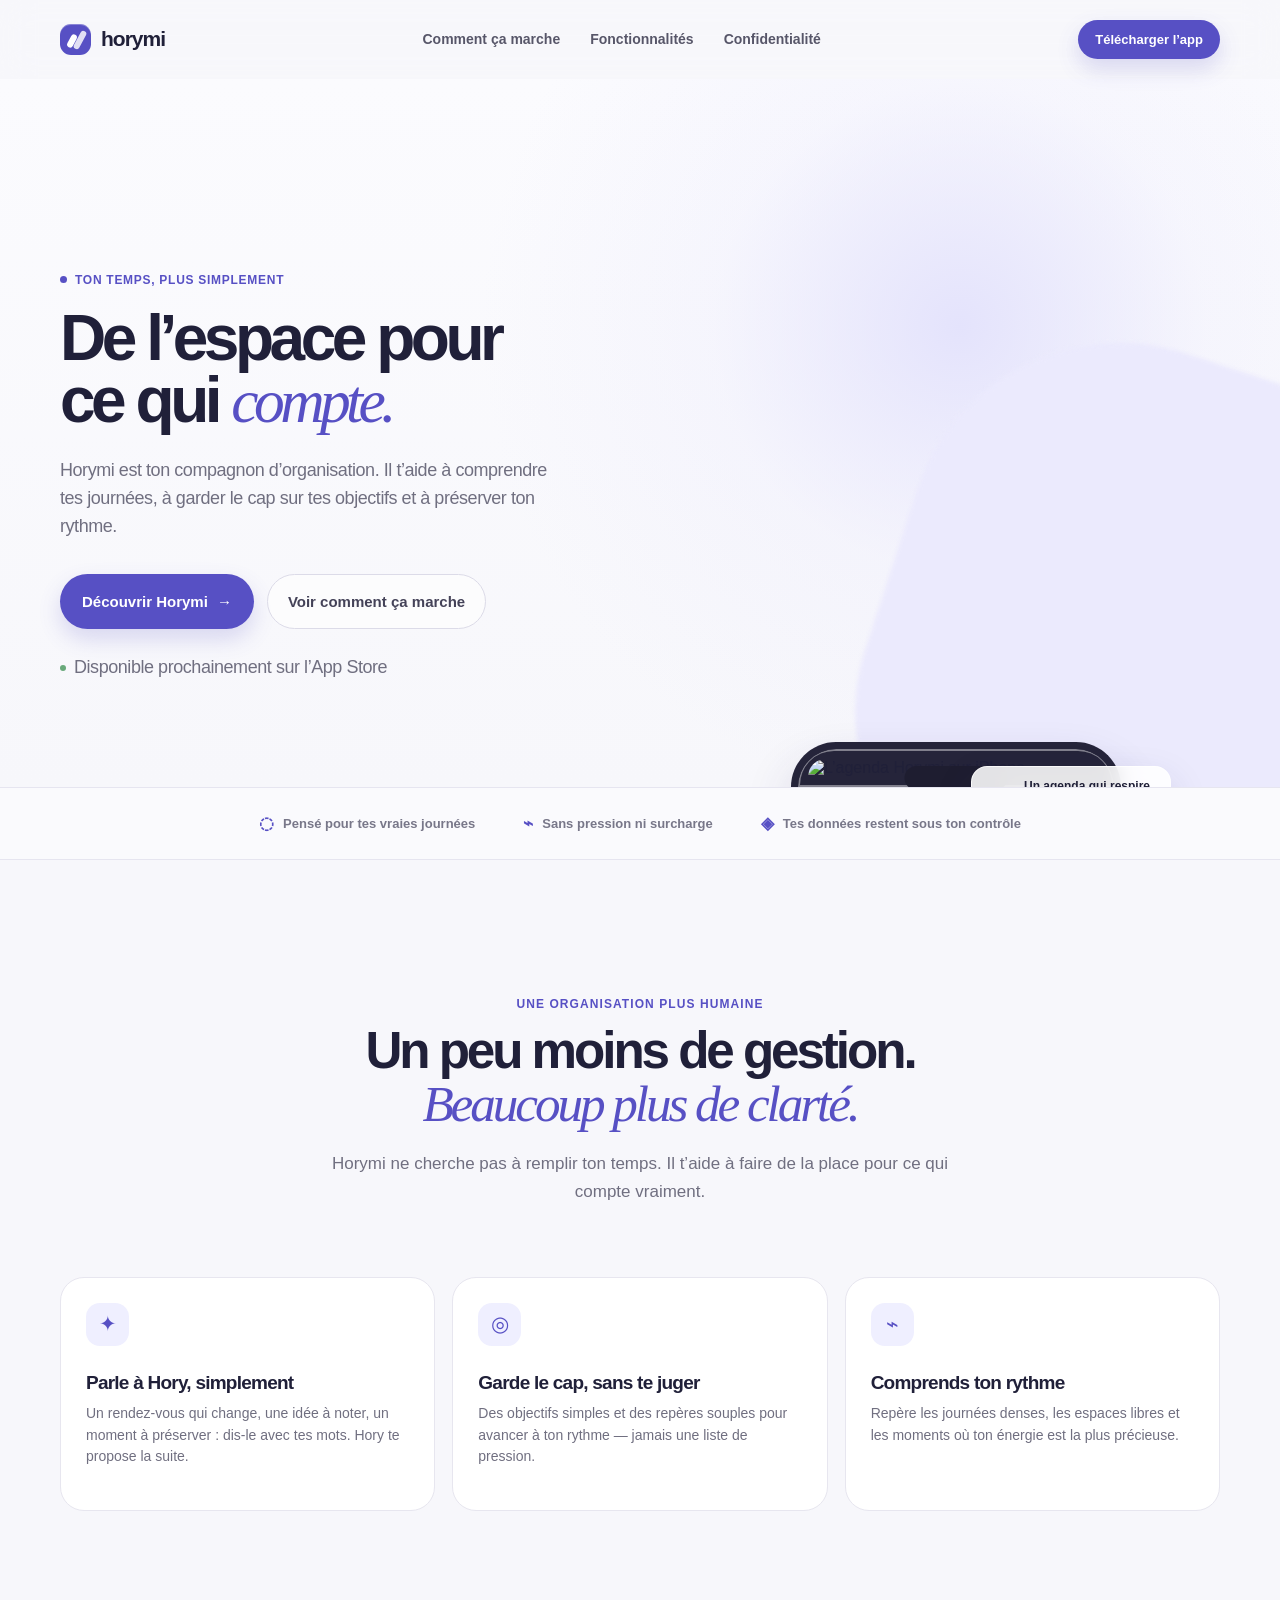
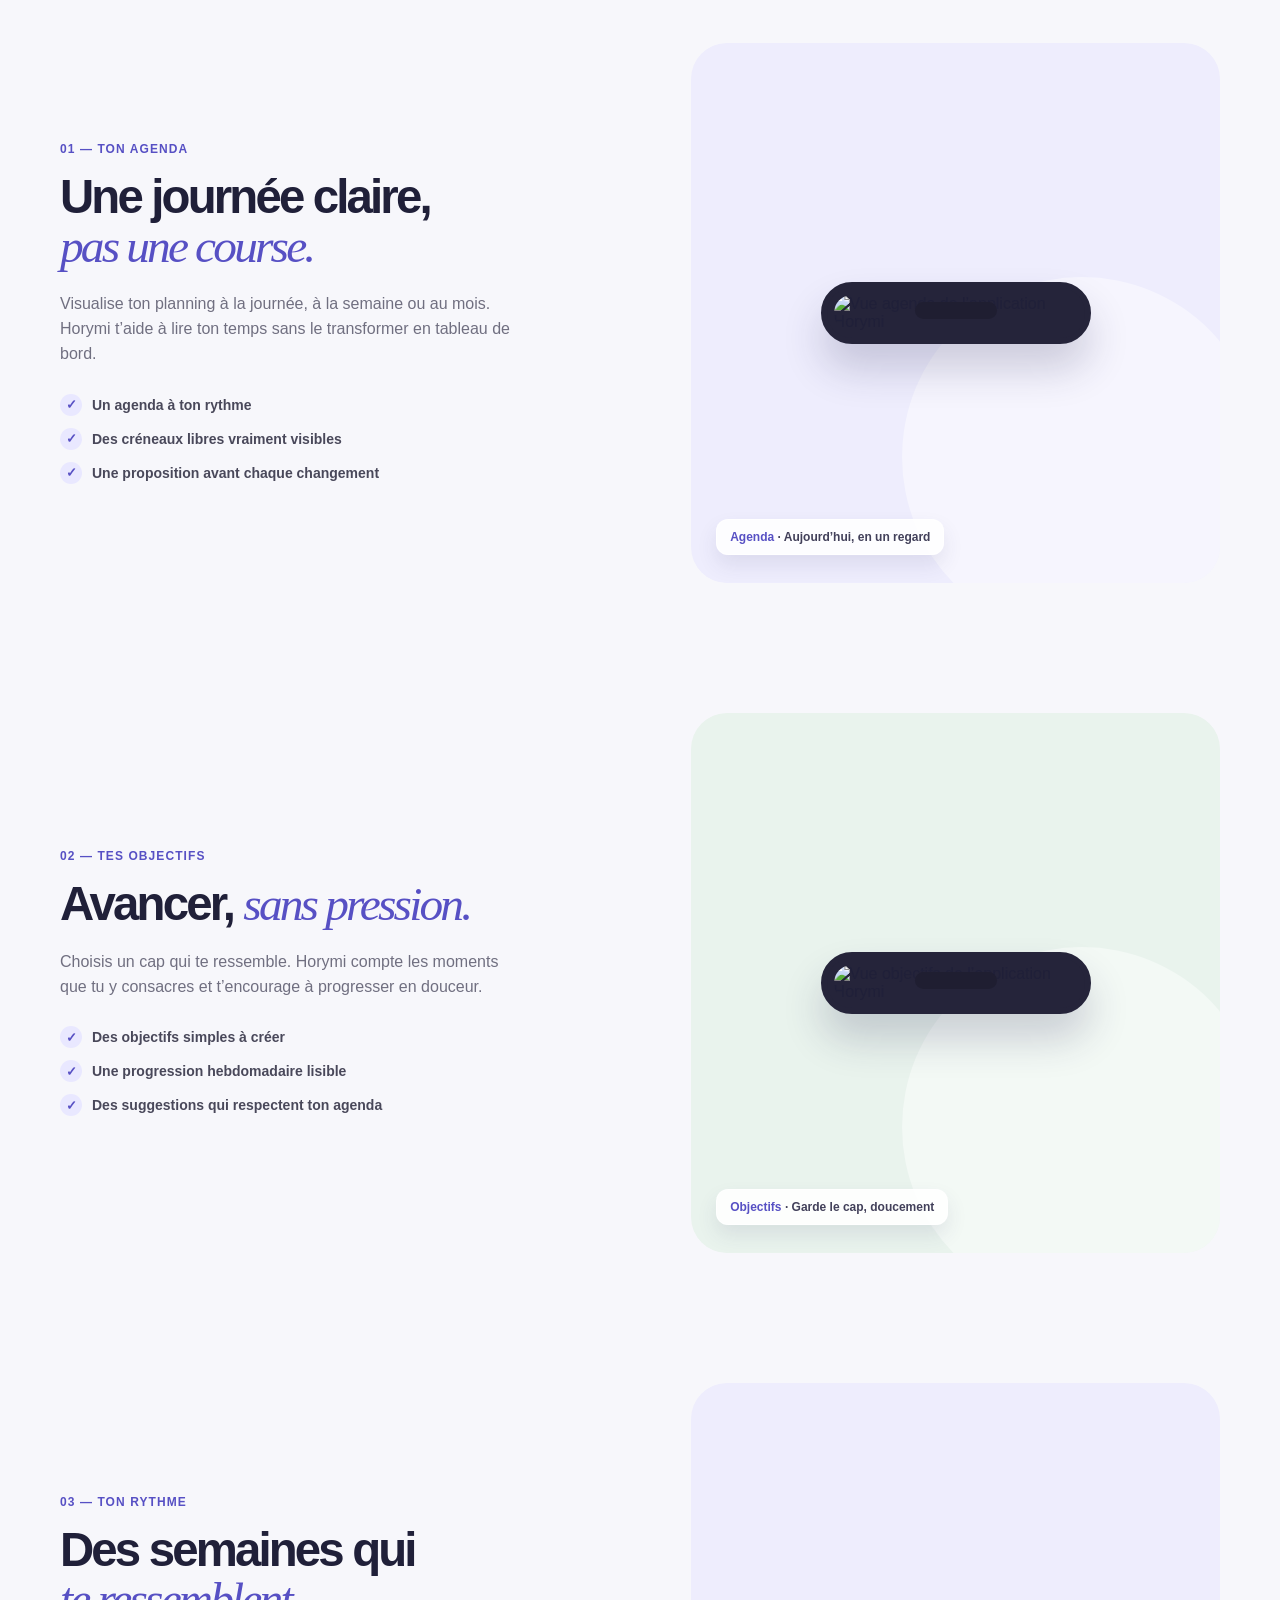
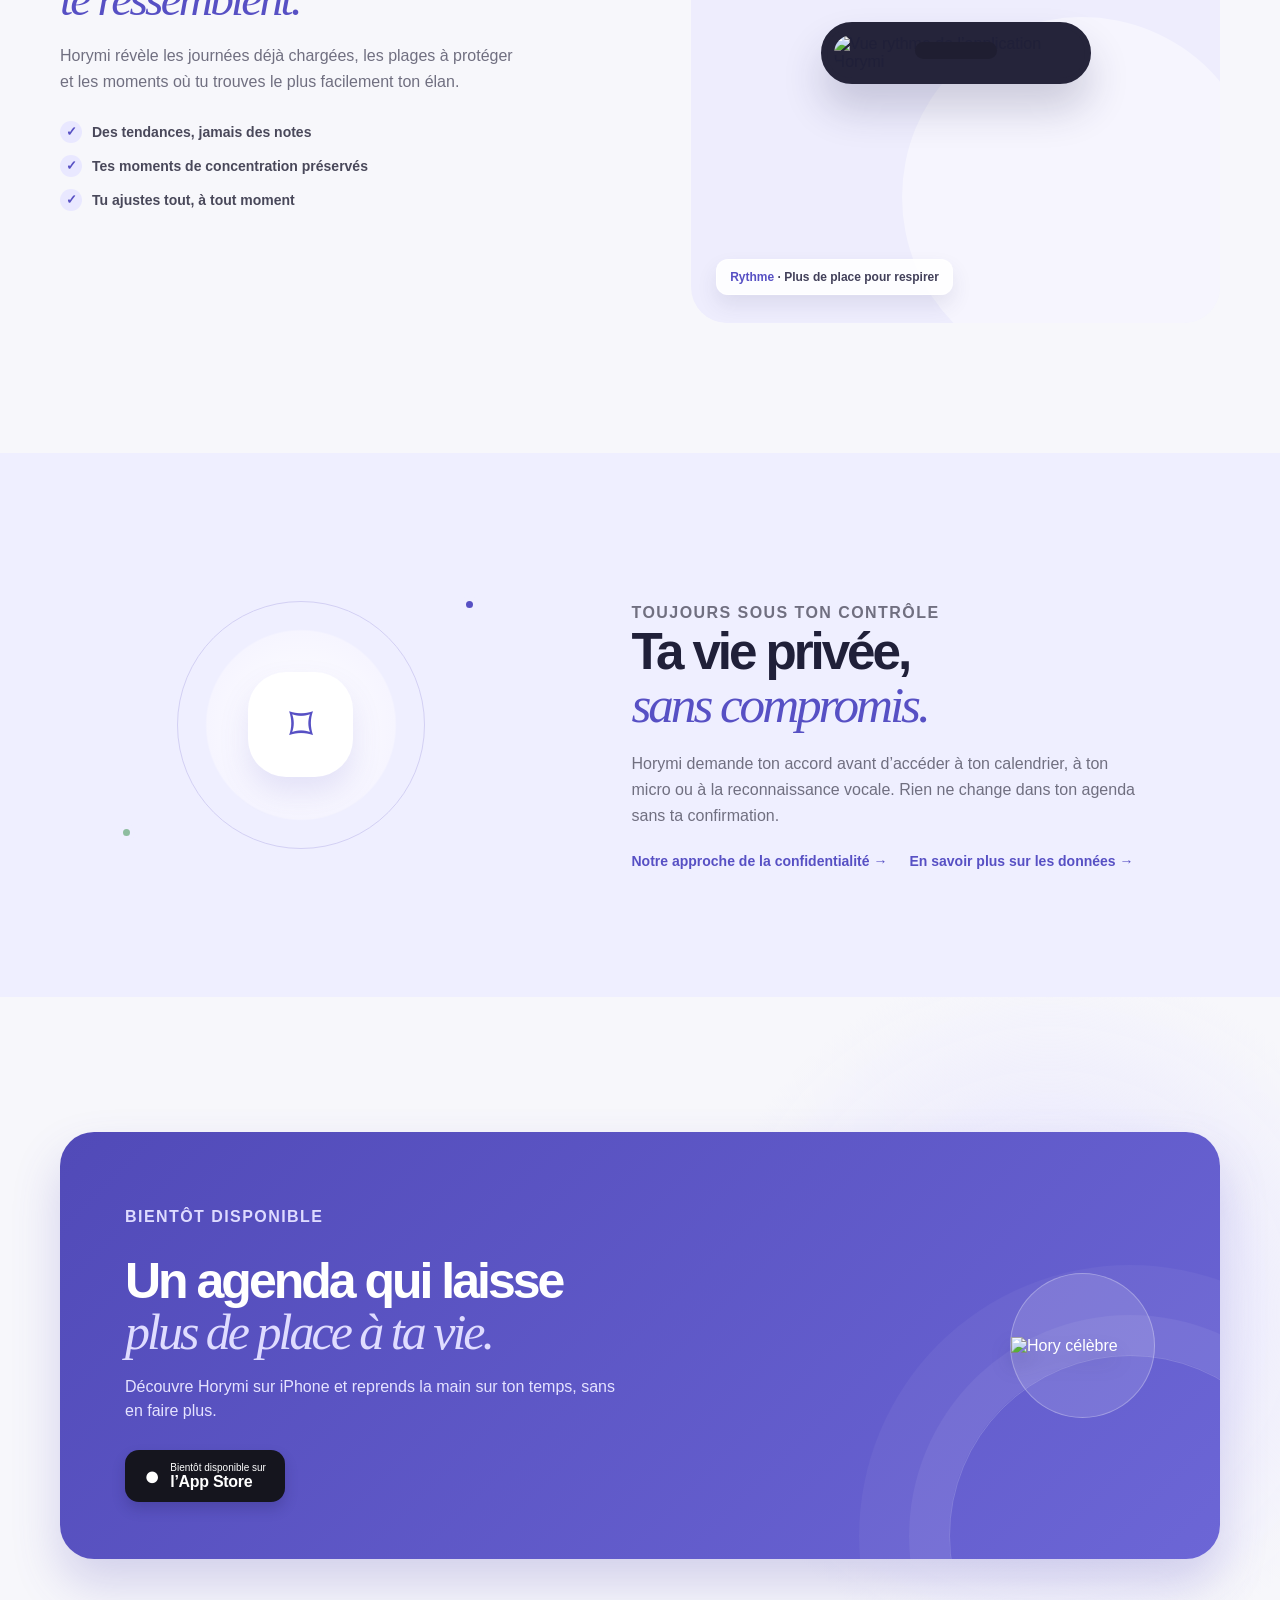
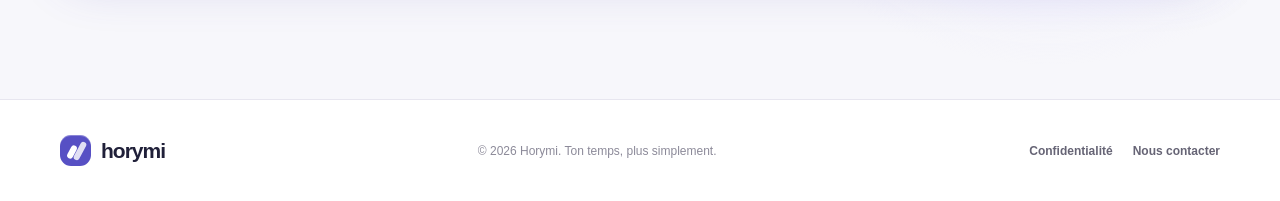
==== index.html @ 2519641e "Rename horymi.html to index.html" ====
<!doctype html>
<html lang="fr">
  <head>
    <meta charset="utf-8" />
    <meta name="viewport" content="width=device-width, initial-scale=1" />
    <meta name="description" content="Horymi t’aide à organiser tes journées, préserver tes temps importants et garder un rythme qui te ressemble." />
    <meta name="theme-color" content="#f7f7fb" />
    <title>Horymi — Ton temps, plus simplement</title>
    <style>
      :root{--ink:#202039;--muted:#706f80;--light:#f7f7fb;--paper:#fff;--line:#e7e6ef;--violet:#5750c4;--violet-dark:#423ba1;--lavender:#efefff;--radius:24px}*{box-sizing:border-box}html{scroll-behavior:smooth}body{margin:0;min-width:320px;color:var(--ink);background:var(--light);font-family:Inter,-apple-system,BlinkMacSystemFont,"Segoe UI",sans-serif;-webkit-font-smoothing:antialiased}a{color:inherit;text-decoration:none}button{font:inherit;cursor:pointer}.wrap{width:min(1160px,calc(100% - 48px));margin:auto}
      .site-header{position:sticky;z-index:20;top:0;border-bottom:1px solid transparent;background:rgba(247,247,251,.76);backdrop-filter:blur(16px);transition:border-color .2s}.site-header.scrolled{border-color:rgba(32,32,57,.08)}.nav{display:flex;align-items:center;justify-content:space-between;height:78px}.brand{display:flex;align-items:center;gap:10px;font-size:21px;font-weight:750;letter-spacing:-1px}.brand-mark{position:relative;display:grid;place-items:center;width:31px;height:31px;overflow:hidden;border-radius:11px;background:var(--violet);box-shadow:inset 0 1px rgba(255,255,255,.3)}.brand-mark:before,.brand-mark:after{content:"";position:absolute;width:6px;border-radius:99px;background:#fff;transform:rotate(28deg)}.brand-mark:before{height:14px;left:9px;bottom:7px}.brand-mark:after{height:20px;left:17px;bottom:5px;opacity:.82}.nav-links{display:flex;align-items:center;gap:30px;color:#575669;font-size:14px;font-weight:600}.nav-links a{transition:color .2s}.nav-links a:hover{color:var(--violet)}.nav-cta,.button-primary{display:inline-flex;align-items:center;justify-content:center;gap:9px;border:0;border-radius:999px;color:#fff;background:var(--violet);box-shadow:0 10px 22px rgba(87,80,196,.2);font-weight:700;transition:transform .18s,background .18s,box-shadow .18s}.nav-cta{min-height:39px;padding:0 17px;font-size:13px}.button-primary{min-height:55px;padding:0 22px;font-size:15px}.nav-cta:hover,.button-primary:hover{background:var(--violet-dark);box-shadow:0 13px 25px rgba(87,80,196,.27);transform:translateY(-1px)}.menu-button{display:none;width:42px;height:42px;border:0;border-radius:50%;color:var(--ink);background:#ecebf4;font-size:20px}
      .hero{position:relative;overflow:hidden;padding:88px 0 0;background:radial-gradient(circle at 75% 35%,#e4e3fc 0,rgba(228,227,252,.2) 23%,transparent 45%),linear-gradient(180deg,#fbfbfe 0%,var(--light) 100%)}.hero:after{content:"";position:absolute;z-index:0;right:-14%;bottom:-22%;width:580px;height:580px;border-radius:43% 57% 60% 40%;background:#ebeafd;filter:blur(2px);transform:rotate(18deg)}.hero-grid{position:relative;z-index:1;display:grid;grid-template-columns:1.04fr .96fr;align-items:center;gap:60px;min-height:620px}.eyebrow{display:flex;align-items:center;gap:8px;margin:0 0 20px;color:var(--violet);font-size:12px;font-weight:750;letter-spacing:.06em;text-transform:uppercase}.eyebrow i{display:block;width:7px;height:7px;border-radius:50%;background:var(--violet)}.hero h1{max-width:620px;margin:0;font-size:clamp(45px,5vw,72px);font-weight:720;letter-spacing:-.07em;line-height:.98}.hero h1 em{color:var(--violet);font-family:Georgia,serif;font-size:.96em;font-weight:500;letter-spacing:-.075em}.hero-copy>p:not(.eyebrow){max-width:510px;margin:25px 0 0;color:var(--muted);font-size:18px;letter-spacing:-.025em;line-height:1.55}.hero-actions{display:flex;flex-wrap:wrap;gap:13px;margin-top:33px}.button-secondary{display:inline-flex;align-items:center;justify-content:center;min-height:55px;padding:0 20px;border:1px solid #dcdbe8;border-radius:999px;color:#444258;background:rgba(255,255,255,.62);font-size:15px;font-weight:700;transition:background .2s,border-color .2s}.button-secondary:hover{border-color:#bbb8dd;background:#fff}.availability{display:flex;align-items:center;gap:8px;margin:17px 0 0 5px;color:#888696;font-size:12px}.availability i{width:6px;height:6px;border-radius:50%;background:#69a97b}.hero-device{position:relative;z-index:2;align-self:end;justify-self:center;width:min(330px,100%);padding:10px;border:7px solid #25243a;border-bottom:0;border-radius:46px 46px 0 0;background:#25243a;box-shadow:0 30px 50px rgba(49,46,104,.24),0 0 0 2px rgba(255,255,255,.42) inset}.hero-device:before{content:"";position:absolute;z-index:2;top:17px;left:50%;width:103px;height:24px;border-radius:999px;background:#1e1d30;transform:translateX(-50%)}.hero-device img{display:block;width:100%;height:auto;border-radius:33px 33px 0 0}.floating-note{position:absolute;z-index:4;right:-57px;top:45%;display:flex;align-items:center;gap:10px;width:200px;padding:12px;border:1px solid rgba(255,255,255,.8);border-radius:16px;background:rgba(255,255,255,.88);box-shadow:0 16px 38px rgba(48,46,100,.15);backdrop-filter:blur(9px);font-size:12px;line-height:1.3}.floating-note b{display:grid;place-items:center;flex:0 0 auto;width:30px;height:30px;border-radius:10px;color:var(--violet);background:#efeeff;font-size:17px}.floating-note span{color:var(--muted)}.floating-note strong{display:block;margin-bottom:2px;color:var(--ink)}
      .trust{padding:25px 0;border-top:1px solid rgba(217,215,232,.6);border-bottom:1px solid rgba(217,215,232,.6);background:rgba(255,255,255,.38)}.trust-inner{display:flex;align-items:center;justify-content:center;gap:48px;color:#787789;font-size:13px;font-weight:600}.trust-inner span{display:flex;align-items:center;gap:9px}.trust-inner b{color:var(--violet);font-size:17px}.intro-section{padding:137px 0 72px;text-align:center}.section-kicker{margin:0 0 14px;color:var(--violet);font-size:12px;font-weight:750;letter-spacing:.09em;text-transform:uppercase}.intro-section h2,.story-copy h2,.privacy-copy h2,.download-copy h2{margin:0;font-size:clamp(34px,4vw,54px);letter-spacing:-.06em;line-height:1.03}.intro-section h2 em,.story-copy h2 em,.privacy-copy h2 em,.download-copy h2 em{color:var(--violet);font-family:Georgia,serif;font-weight:500}.intro-section>p:last-child{max-width:650px;margin:20px auto 0;color:var(--muted);font-size:17px;line-height:1.6}.feature-grid{display:grid;grid-template-columns:repeat(3,1fr);gap:17px;text-align:left}.feature{min-height:234px;padding:25px;border:1px solid var(--line);border-radius:var(--radius);background:var(--paper);transition:transform .2s,box-shadow .2s}.feature:hover{box-shadow:0 17px 35px rgba(49,46,104,.09);transform:translateY(-4px)}.feature-icon{display:grid;place-items:center;width:43px;height:43px;margin-bottom:26px;border-radius:14px;color:var(--violet);background:#efefff;font-size:21px}.feature h3{margin:0;font-size:19px;letter-spacing:-.04em}.feature p{margin:9px 0 0;color:var(--muted);font-size:14px;line-height:1.55}
      .stories{padding:132px 0 0}.story{display:grid;grid-template-columns:1fr 1fr;align-items:center;gap:clamp(40px,8vw,120px);padding:0 0 130px}.story:nth-child(even) .story-visual{order:2}.story-copy{max-width:460px}.story-copy .section-kicker{margin-bottom:17px}.story-copy h2{font-size:clamp(34px,3.7vw,50px)}.story-copy>p:last-of-type{margin:20px 0 0;color:var(--muted);font-size:16px;line-height:1.58}.benefits{display:grid;gap:12px;margin:27px 0 0;padding:0;list-style:none}.benefits li{display:flex;align-items:center;gap:10px;color:#49485a;font-size:14px;font-weight:600}.check{display:grid;place-items:center;width:22px;height:22px;border-radius:50%;color:var(--violet);background:#e9e8ff;font-size:13px}.story-visual{position:relative;min-height:540px;display:grid;place-items:center;border-radius:36px;background:#eeedfd;overflow:hidden}.story-visual.sage{background:#e9f3ed}.story-visual:after{content:"";position:absolute;width:360px;height:360px;border-radius:50%;background:rgba(255,255,255,.44);transform:translate(35%,40%)}.phone-shot{position:relative;z-index:1;width:270px;padding:7px;border:6px solid #25243a;border-radius:37px;background:#25243a;box-shadow:0 25px 40px rgba(41,39,86,.2)}.phone-shot:before{content:"";position:absolute;z-index:2;top:14px;left:50%;width:82px;height:17px;border-radius:999px;background:#1f1e31;transform:translateX(-50%)}.phone-shot img{display:block;width:100%;border-radius:26px}.caption-chip{position:absolute;z-index:3;left:25px;bottom:28px;padding:10px 13px;border:1px solid rgba(255,255,255,.85);border-radius:12px;color:#42405a;background:rgba(255,255,255,.88);box-shadow:0 10px 20px rgba(58,54,112,.1);font-size:12px;font-weight:700}.caption-chip b{color:var(--violet)}
      .privacy{padding:112px 0;background:#efefff}.privacy-inner{display:grid;grid-template-columns:.9fr 1.1fr;align-items:center;gap:90px}.privacy-graphic{position:relative;display:grid;place-items:center;min-height:320px}.privacy-orbit{display:grid;place-items:center;width:248px;height:248px;border:1px solid #d3d0f4;border-radius:50%;background:radial-gradient(circle,#fff 0,#f6f5ff 54%,transparent 55%)}.privacy-lock{display:grid;place-items:center;width:105px;height:105px;border-radius:38px;color:var(--violet);background:#fff;box-shadow:0 15px 30px rgba(87,80,196,.14);font-size:47px}.orbit-dot{position:absolute;width:17px;height:17px;border:5px solid #efefff;border-radius:50%;background:var(--violet)}.orbit-dot.one{top:31px;right:64px}.orbit-dot.two{bottom:44px;left:58px;background:#8ebda0}.privacy-copy h2{max-width:510px}.privacy-copy p{max-width:510px;margin:20px 0 0;color:var(--muted);font-size:16px;line-height:1.6}.privacy-links{display:flex;flex-wrap:wrap;gap:22px;margin-top:25px}.text-link{color:var(--violet);font-size:14px;font-weight:750}.text-link:after{content:" →"}
      .download{padding:135px 0 140px;background:radial-gradient(circle at 82% 45%,#e4e2ff 0,transparent 22rem),var(--light)}.download-box{position:relative;display:grid;grid-template-columns:1fr auto;align-items:center;gap:35px;overflow:hidden;padding:57px 65px;border-radius:34px;color:#fff;background:linear-gradient(135deg,#514ab8,#6c66d6);box-shadow:0 25px 48px rgba(81,74,184,.22)}.download-box:after{content:"";position:absolute;right:-91px;bottom:-158px;width:360px;height:360px;border:1px solid rgba(255,255,255,.18);border-radius:50%;box-shadow:0 0 0 40px rgba(255,255,255,.06),0 0 0 90px rgba(255,255,255,.045)}.download-copy{position:relative;z-index:1}.download-copy .section-kicker{color:#dedbff}.download-copy h2{max-width:560px;font-size:clamp(34px,4vw,50px)}.download-copy h2 em{color:#dfdcff}.download-copy p{max-width:490px;margin:16px 0 26px;color:#e5e3ff;font-size:16px;line-height:1.55}.app-store{position:relative;z-index:1;display:inline-flex;align-items:center;gap:10px;min-height:52px;padding:0 19px;border-radius:14px;color:#fff;background:#15151e;box-shadow:0 7px 13px rgba(30,28,81,.22);transition:transform .18s}.app-store:hover{transform:translateY(-2px)}.apple{font-size:27px;line-height:1}.app-store small,.app-store strong{display:block;line-height:1.1}.app-store small{font-size:10px}.app-store strong{font-size:16px;letter-spacing:-.3px}.download-hory{position:relative;z-index:1;display:grid;place-items:center;width:145px;height:145px;border:1px solid rgba(255,255,255,.28);border-radius:50%;background:rgba(255,255,255,.13)}.download-hory img{width:150px;object-fit:contain;filter:drop-shadow(0 12px 10px rgba(34,30,100,.22))}.footer{padding:35px 0;border-top:1px solid var(--line);background:#fff}.footer-inner{display:flex;align-items:center;justify-content:space-between;gap:22px}.footer p{margin:0;color:#8c8a99;font-size:12px}.footer-links{display:flex;gap:20px;color:#666475;font-size:12px;font-weight:650}.footer-links a:hover{color:var(--violet)}
      @media(max-width:820px){.wrap{width:min(100% - 36px,620px)}.nav-links{display:none}.menu-button{display:grid;place-items:center}.nav-cta{display:none}.site-header.menu-open .nav-links{position:absolute;top:71px;left:18px;right:18px;display:grid;gap:4px;padding:12px;border:1px solid var(--line);border-radius:18px;background:#fff;box-shadow:0 18px 30px rgba(36,34,72,.1)}.site-header.menu-open .nav-links a{padding:12px}.hero{padding-top:45px}.hero-grid{grid-template-columns:1fr;gap:45px;min-height:0;text-align:center}.eyebrow{justify-content:center}.hero h1{margin:auto}.hero-copy>p:not(.eyebrow){margin-right:auto;margin-left:auto}.hero-actions{justify-content:center}.availability{justify-content:center}.hero-device{width:270px}.floating-note{right:-50px}.trust-inner{flex-wrap:wrap;gap:16px 30px}.feature-grid{grid-template-columns:1fr}.intro-section{padding-top:90px}.stories{padding-top:85px}.story,.story:nth-child(even){grid-template-columns:1fr;gap:36px;padding-bottom:82px}.story:nth-child(even) .story-visual{order:0}.story-copy{max-width:none}.story-visual{min-height:470px}.privacy{padding:82px 0}.privacy-inner{grid-template-columns:1fr;gap:20px}.privacy-graphic{min-height:245px}.privacy-orbit{width:205px;height:205px}.privacy-lock{width:88px;height:88px;font-size:38px}.orbit-dot.one{top:18px;right:20%}.orbit-dot.two{bottom:20px;left:19%}.download{padding:80px 0}.download-box{grid-template-columns:1fr;padding:42px 30px;text-align:center}.download-copy p{margin-right:auto;margin-left:auto}.download-hory{display:none}.footer-inner{align-items:flex-start;flex-direction:column}}
      @media(max-width:450px){.wrap{width:calc(100% - 32px)}.nav{height:68px}.hero h1{font-size:44px}.hero-copy>p:not(.eyebrow){font-size:16px}.hero-actions{display:grid;grid-template-columns:1fr}.button-primary,.button-secondary{width:100%}.floating-note{display:none}.trust-inner{display:grid;grid-template-columns:1fr 1fr;gap:15px}.trust-inner span{font-size:11px}.story-visual{min-height:410px}.phone-shot{width:225px}.intro-section h2,.story-copy h2,.privacy-copy h2,.download-copy h2{font-size:34px}.download-box{padding:37px 22px}}
    </style>
  </head>
  <body>
    <header class="site-header" id="header"><nav class="nav wrap" aria-label="Navigation principale"><a class="brand" href="#top" aria-label="Horymi, accueil"><span class="brand-mark" aria-hidden="true"></span>horymi</a><div class="nav-links" id="nav-links"><a href="#comment-ca-marche">Comment ça marche</a><a href="#fonctionnalites">Fonctionnalités</a><a href="confidentialite.html">Confidentialité</a></div><a class="nav-cta" href="#telecharger">Télécharger l’app</a><button class="menu-button" id="menu" aria-label="Ouvrir le menu" aria-expanded="false">☰</button></nav></header>
    <main id="top">
      <section class="hero"><div class="hero-grid wrap"><div class="hero-copy"><p class="eyebrow"><i></i> Ton temps, plus simplement</p><h1>De l’espace pour<br />ce qui <em>compte.</em></h1><p>Horymi est ton compagnon d’organisation. Il t’aide à comprendre tes journées, à garder le cap sur tes objectifs et à préserver ton rythme.</p><div class="hero-actions"><a class="button-primary" href="#telecharger">Découvrir Horymi <span>→</span></a><a class="button-secondary" href="#comment-ca-marche">Voir comment ça marche</a></div><p class="availability"><i></i> Disponible prochainement sur l’App Store</p></div><div class="hero-device" aria-label="Aperçu de l’écran Agenda de Horymi"><img src="Horymi-iOS/AppStore/Horymi-01-Agenda.png" alt="L’agenda Horymi sur iPhone" /><div class="floating-note"><b>✦</b><span><strong>Un agenda qui respire</strong>Ta journée garde de la place pour toi.</span></div></div></div></section>
      <section class="trust"><div class="trust-inner wrap"><span><b>◌</b> Pensé pour tes vraies journées</span><span><b>⌁</b> Sans pression ni surcharge</span><span><b>◈</b> Tes données restent sous ton contrôle</span></div></section>
      <section class="wrap" id="fonctionnalites"><div class="intro-section"><p class="section-kicker">Une organisation plus humaine</p><h2>Un peu moins de gestion.<br /><em>Beaucoup plus de clarté.</em></h2><p>Horymi ne cherche pas à remplir ton temps. Il t’aide à faire de la place pour ce qui compte vraiment.</p></div><div class="feature-grid"><article class="feature"><div class="feature-icon">✦</div><h3>Parle à Hory, simplement</h3><p>Un rendez-vous qui change, une idée à noter, un moment à préserver&nbsp;: dis-le avec tes mots. Hory te propose la suite.</p></article><article class="feature"><div class="feature-icon">◎</div><h3>Garde le cap, sans te juger</h3><p>Des objectifs simples et des repères souples pour avancer à ton rythme — jamais une liste de pression.</p></article><article class="feature"><div class="feature-icon">⌁</div><h3>Comprends ton rythme</h3><p>Repère les journées denses, les espaces libres et les moments où ton énergie est la plus précieuse.</p></article></div></section>
      <section class="stories wrap" id="comment-ca-marche"><article class="story"><div class="story-copy"><p class="section-kicker">01 — Ton agenda</p><h2>Une journée claire,<br /><em>pas une course.</em></h2><p>Visualise ton planning à la journée, à la semaine ou au mois. Horymi t’aide à lire ton temps sans le transformer en tableau de bord.</p><ul class="benefits"><li><span class="check">✓</span> Un agenda à ton rythme</li><li><span class="check">✓</span> Des créneaux libres vraiment visibles</li><li><span class="check">✓</span> Une proposition avant chaque changement</li></ul></div><div class="story-visual"><div class="phone-shot"><img src="Horymi-iOS/AppStore/Horymi-01-Agenda.png" alt="Vue agenda de l’application Horymi" /></div><span class="caption-chip"><b>Agenda</b> · Aujourd’hui, en un regard</span></div></article><article class="story"><div class="story-copy"><p class="section-kicker">02 — Tes objectifs</p><h2>Avancer, <em>sans pression.</em></h2><p>Choisis un cap qui te ressemble. Horymi compte les moments que tu y consacres et t’encourage à progresser en douceur.</p><ul class="benefits"><li><span class="check">✓</span> Des objectifs simples à créer</li><li><span class="check">✓</span> Une progression hebdomadaire lisible</li><li><span class="check">✓</span> Des suggestions qui respectent ton agenda</li></ul></div><div class="story-visual sage"><div class="phone-shot"><img src="Horymi-iOS/AppStore/Horymi-02-Objectifs.png" alt="Vue objectifs de l’application Horymi" /></div><span class="caption-chip"><b>Objectifs</b> · Garde le cap, doucement</span></div></article><article class="story"><div class="story-copy"><p class="section-kicker">03 — Ton rythme</p><h2>Des semaines qui<br /><em>te ressemblent.</em></h2><p>Horymi révèle les journées déjà chargées, les plages à protéger et les moments où tu trouves le plus facilement ton élan.</p><ul class="benefits"><li><span class="check">✓</span> Des tendances, jamais des notes</li><li><span class="check">✓</span> Tes moments de concentration préservés</li><li><span class="check">✓</span> Tu ajustes tout, à tout moment</li></ul></div><div class="story-visual"><div class="phone-shot"><img src="Horymi-iOS/AppStore/Horymi-03-Rythme.png" alt="Vue rythme de l’application Horymi" /></div><span class="caption-chip"><b>Rythme</b> · Plus de place pour respirer</span></div></article></section>
      <section class="privacy" id="confidentialite"><div class="privacy-inner wrap"><div class="privacy-graphic" aria-hidden="true"><div class="privacy-orbit"><div class="privacy-lock">⌑</div></div><i class="orbit-dot one"></i><i class="orbit-dot two"></i></div><div class="privacy-copy"><p class="section-kicker">Toujours sous ton contrôle</p><h2>Ta vie privée,<br /><em>sans compromis.</em></h2><p>Horymi demande ton accord avant d’accéder à ton calendrier, à ton micro ou à la reconnaissance vocale. Rien ne change dans ton agenda sans ta confirmation.</p><div class="privacy-links"><a class="text-link" href="confidentialite.html">Notre approche de la confidentialité</a><a class="text-link" href="confidentialite.html">En savoir plus sur les données</a></div></div></div></section>
      <section class="download" id="telecharger"><div class="download-box wrap"><div class="download-copy"><p class="section-kicker">Bientôt disponible</p><h2>Un agenda qui laisse<br /><em>plus de place à ta vie.</em></h2><p>Découvre Horymi sur iPhone et reprends la main sur ton temps, sans en faire plus.</p><a class="app-store" href="#telecharger" aria-label="Horymi sera bientôt disponible sur l’App Store"><span class="apple">●</span><span><small>Bientôt disponible sur</small><strong>l’App Store</strong></span></a></div><div class="download-hory"><img src="Horymi-iOS/Horymi/Assets.xcassets/HorymiMascotCelebrating.imageset/horymi-celebrating.png" alt="Hory célèbre" /></div></div></section>
    </main>
    <footer class="footer"><div class="footer-inner wrap"><a class="brand" href="#top"><span class="brand-mark" aria-hidden="true"></span>horymi</a><p>© 2026 Horymi. Ton temps, plus simplement.</p><div class="footer-links"><a href="confidentialite.html">Confidentialité</a><a href="contact.html">Nous contacter</a></div></div></footer>
    <script>const header=document.getElementById('header'),menu=document.getElementById('menu');menu.addEventListener('click',()=>{const open=header.classList.toggle('menu-open');menu.setAttribute('aria-expanded',open);menu.textContent=open?'×':'☰'});document.querySelectorAll('.nav-links a').forEach(link=>link.addEventListener('click',()=>{header.classList.remove('menu-open');menu.setAttribute('aria-expanded','false');menu.textContent='☰'}));addEventListener('scroll',()=>header.classList.toggle('scrolled',scrollY>6),{passive:true});</script>
  </body>
</html>
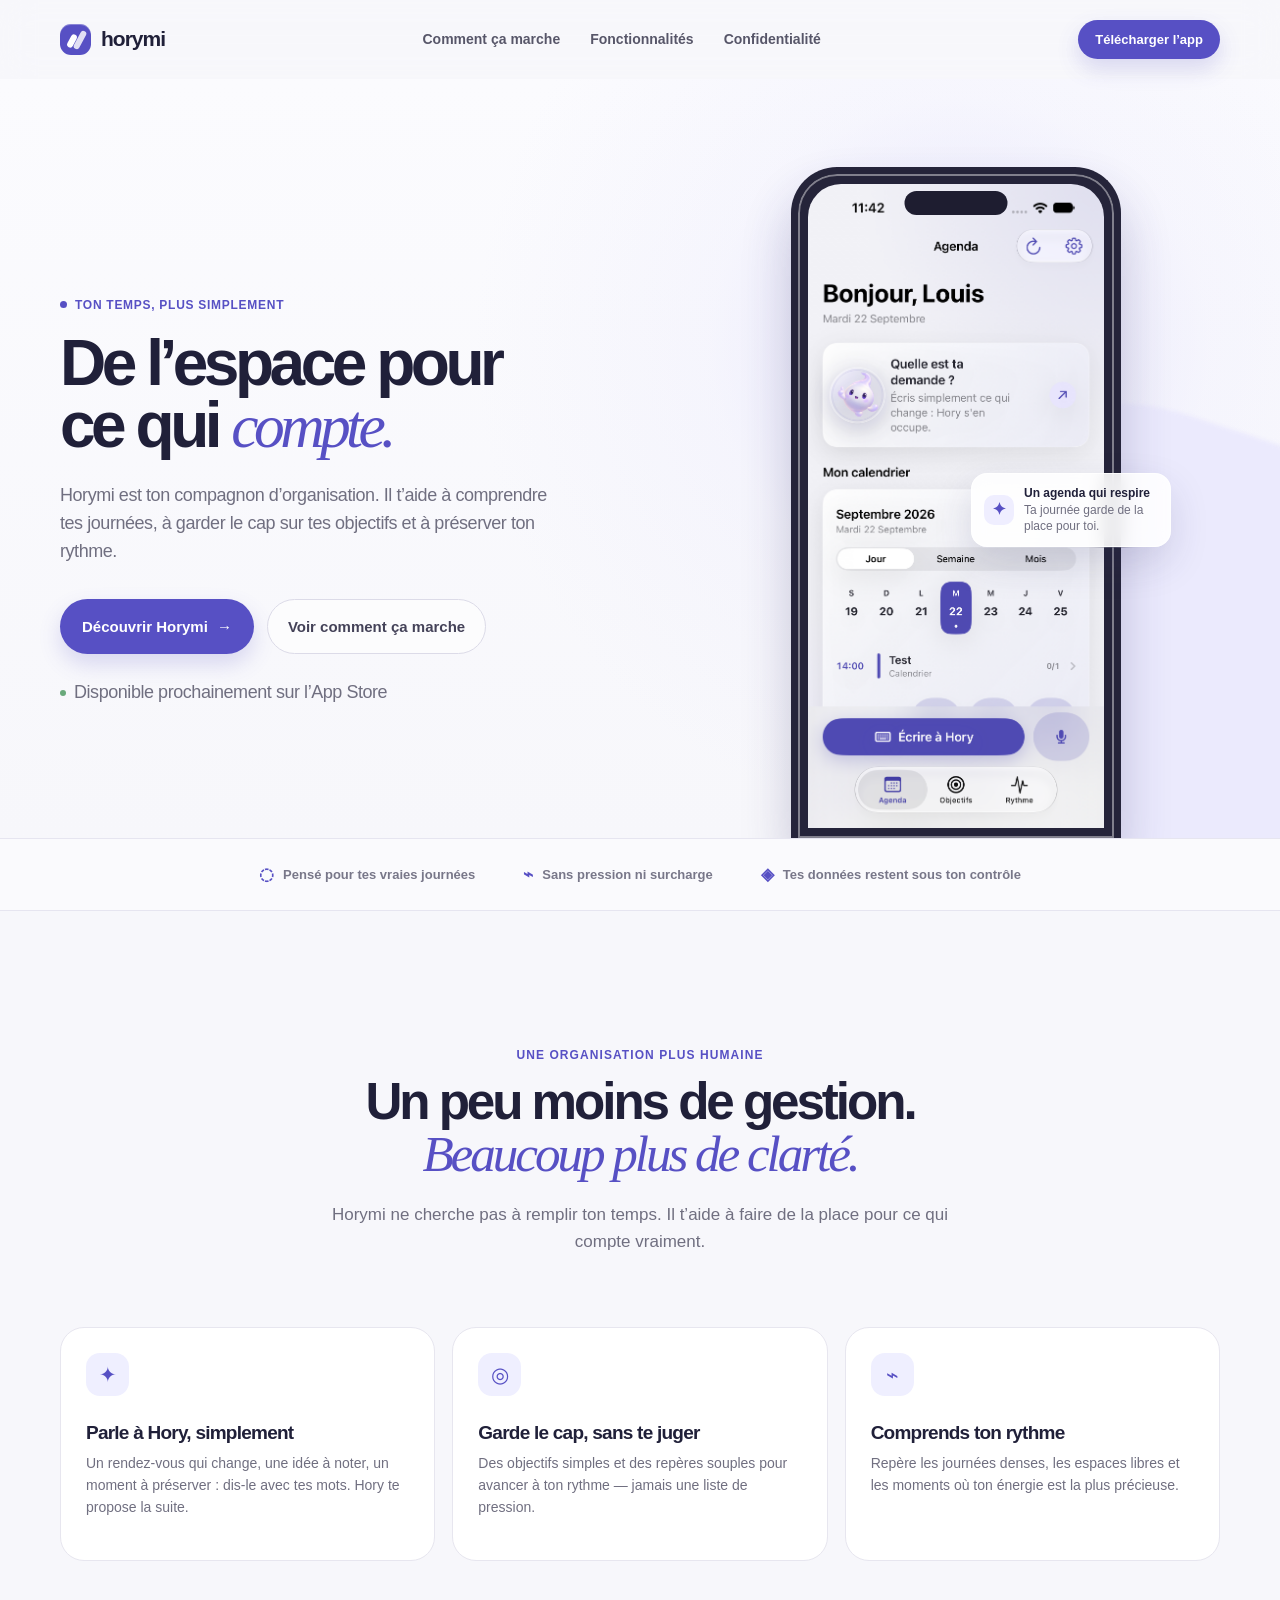
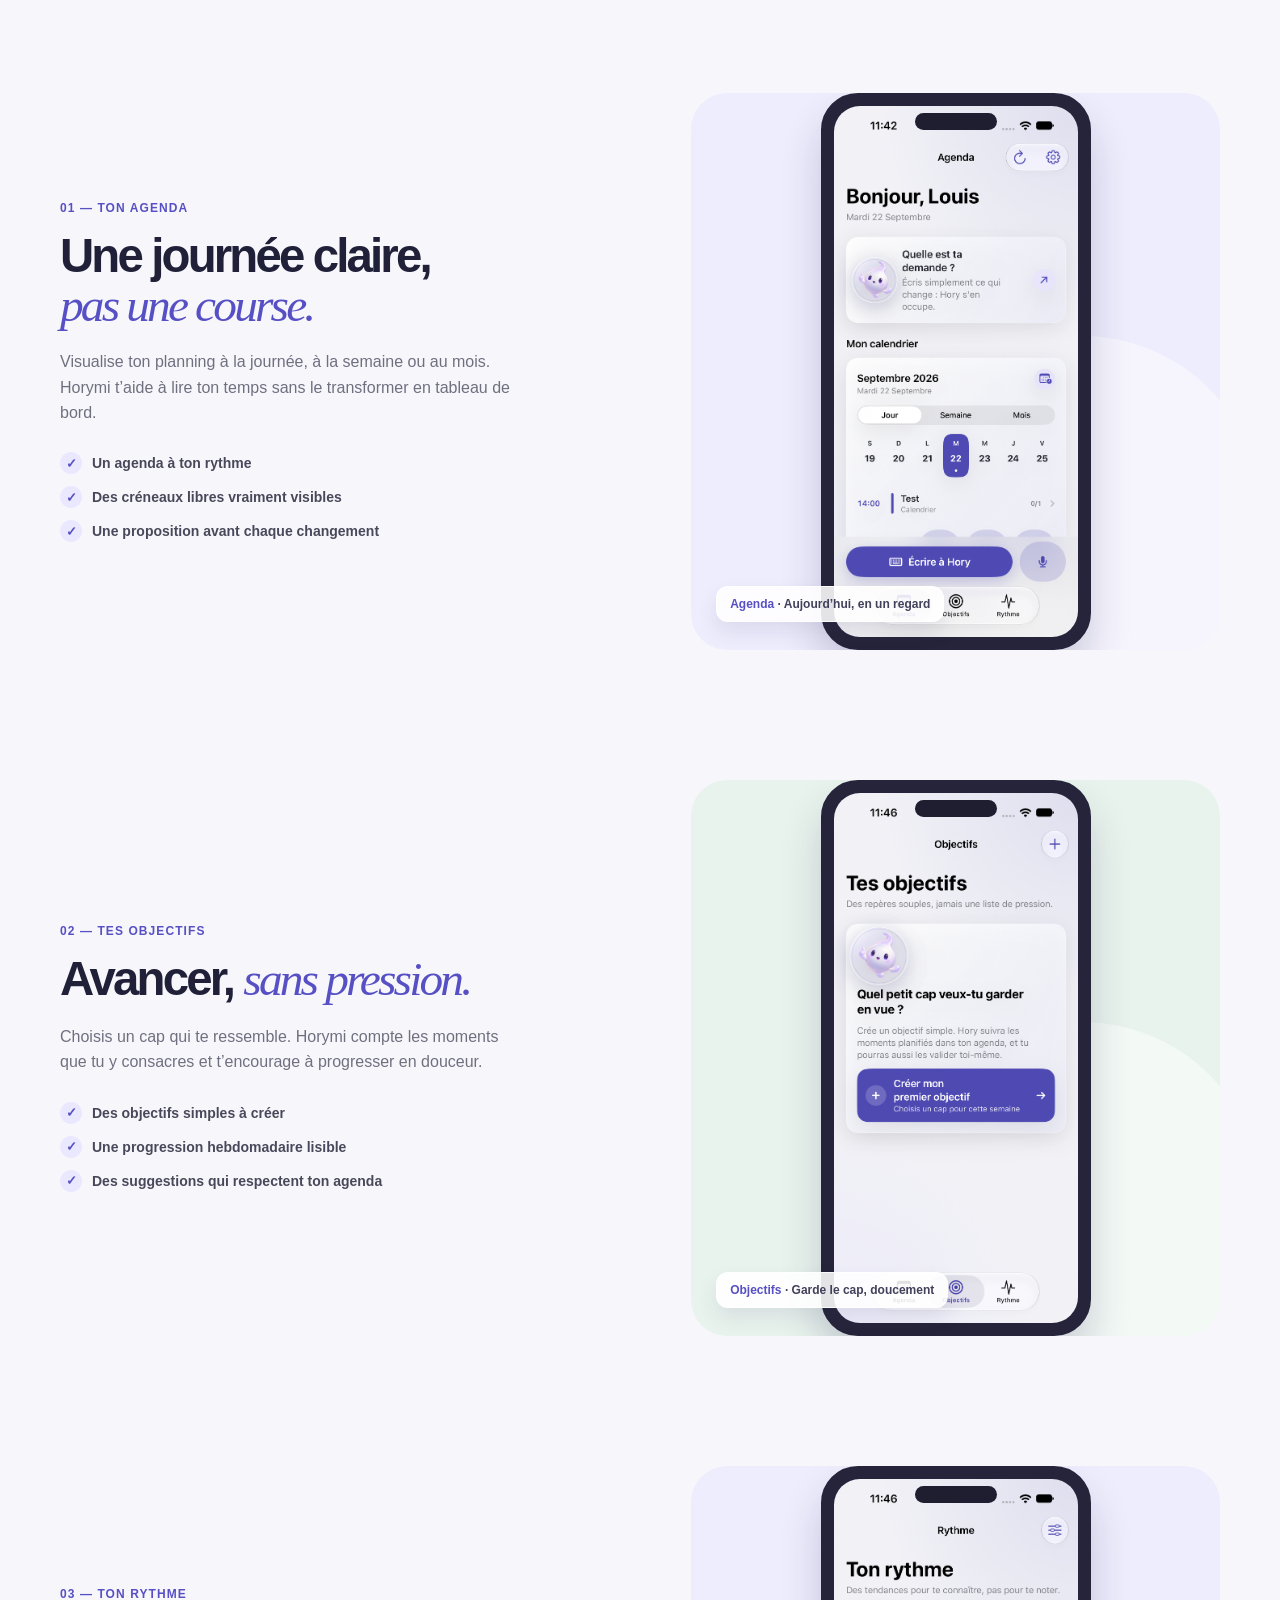
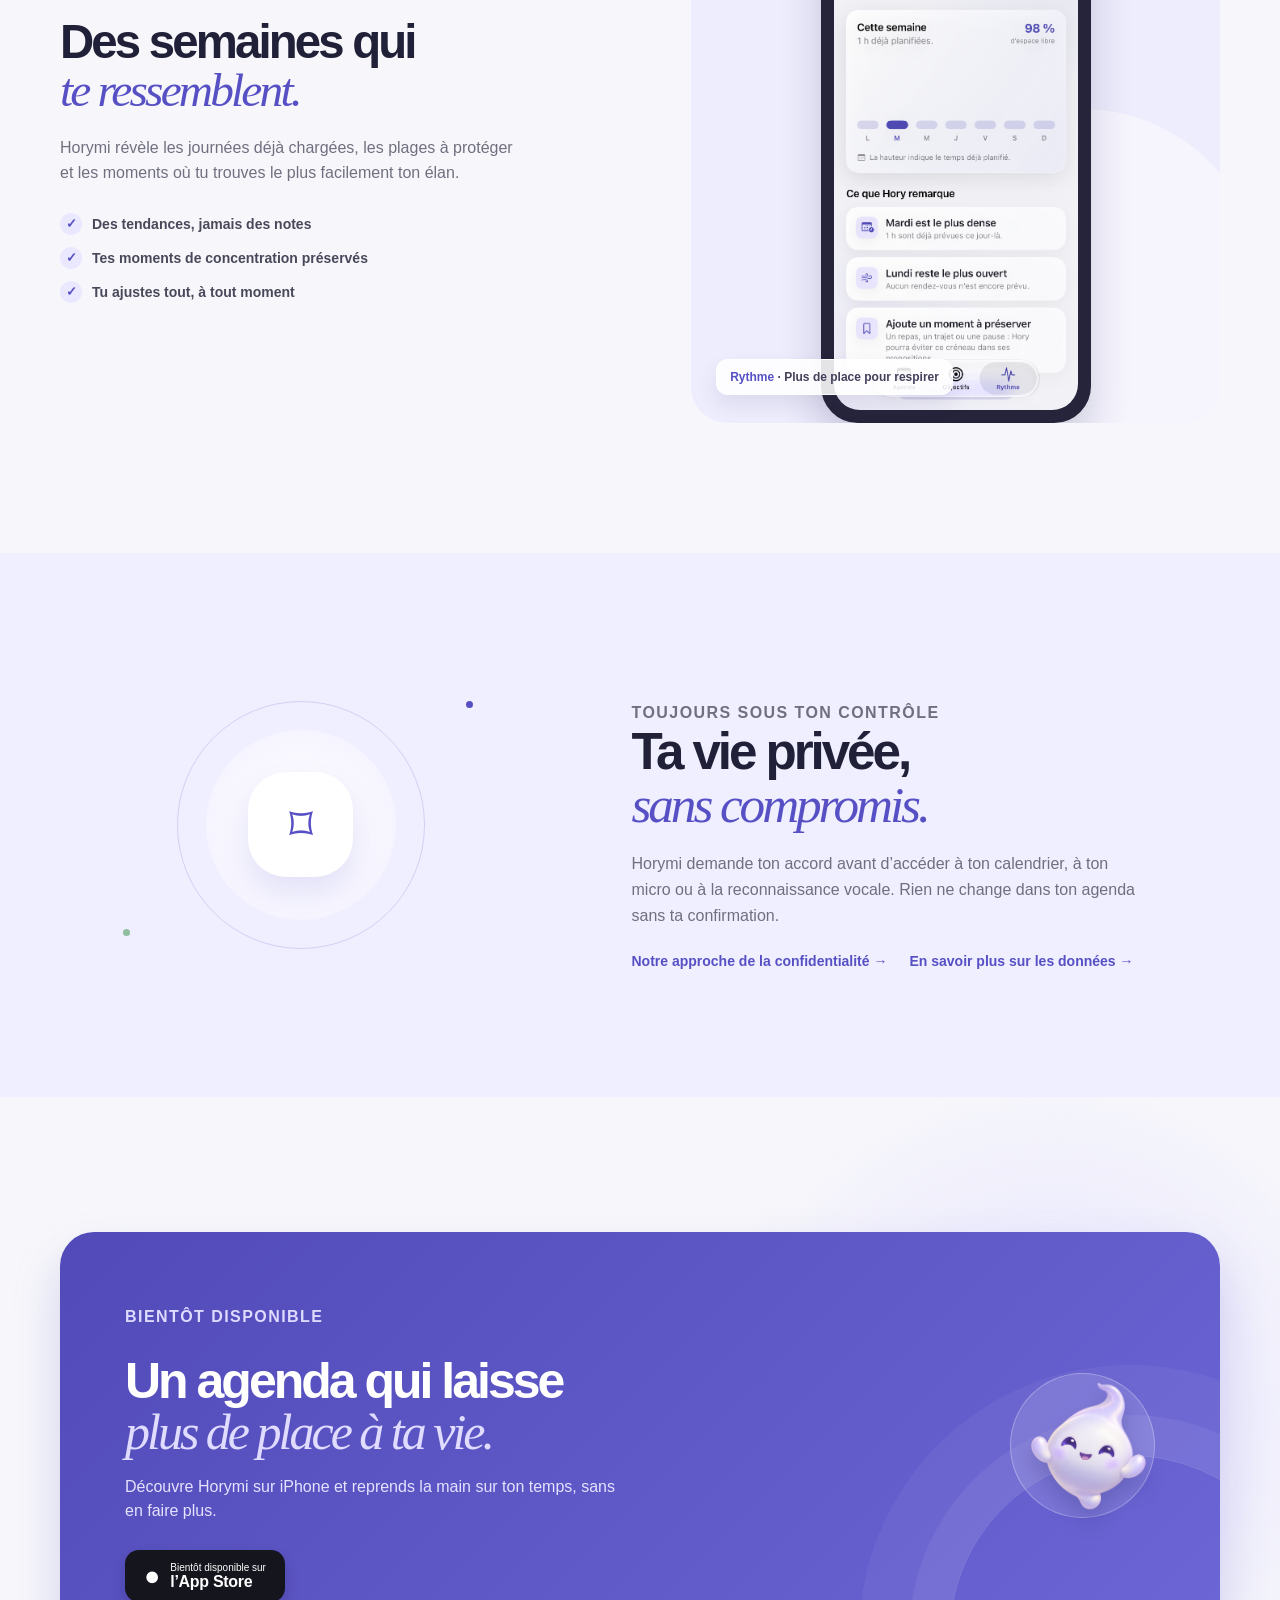
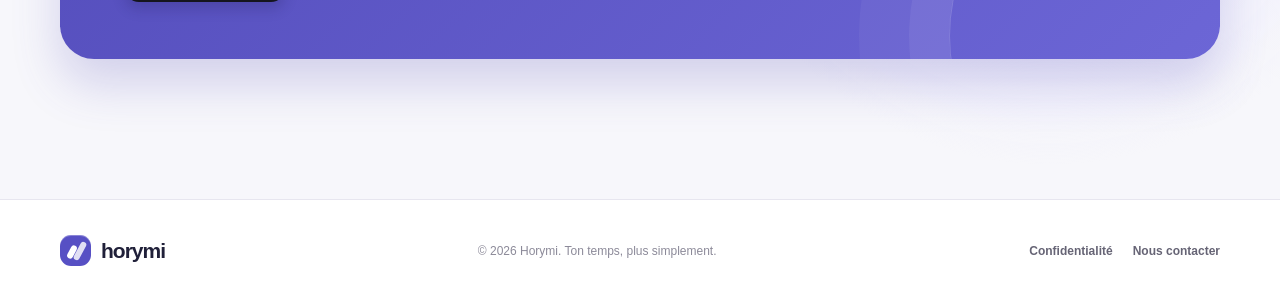
==== commit da1c5455: "Add files via upload" ====
--- a/index.html
+++ b/index.html
@@ -5,6 +5,7 @@
     <meta name="viewport" content="width=device-width, initial-scale=1" />
     <meta name="description" content="Horymi t’aide à organiser tes journées, préserver tes temps importants et garder un rythme qui te ressemble." />
     <meta name="theme-color" content="#f7f7fb" />
+    <link rel="icon" type="image/svg+xml" href="assets/horymi-logo.svg" />
     <title>Horymi — Ton temps, plus simplement</title>
     <style>
       :root{--ink:#202039;--muted:#706f80;--light:#f7f7fb;--paper:#fff;--line:#e7e6ef;--violet:#5750c4;--violet-dark:#423ba1;--lavender:#efefff;--radius:24px}*{box-sizing:border-box}html{scroll-behavior:smooth}body{margin:0;min-width:320px;color:var(--ink);background:var(--light);font-family:Inter,-apple-system,BlinkMacSystemFont,"Segoe UI",sans-serif;-webkit-font-smoothing:antialiased}a{color:inherit;text-decoration:none}button{font:inherit;cursor:pointer}.wrap{width:min(1160px,calc(100% - 48px));margin:auto}
@@ -21,12 +22,12 @@
   <body>
     <header class="site-header" id="header"><nav class="nav wrap" aria-label="Navigation principale"><a class="brand" href="#top" aria-label="Horymi, accueil"><span class="brand-mark" aria-hidden="true"></span>horymi</a><div class="nav-links" id="nav-links"><a href="#comment-ca-marche">Comment ça marche</a><a href="#fonctionnalites">Fonctionnalités</a><a href="confidentialite.html">Confidentialité</a></div><a class="nav-cta" href="#telecharger">Télécharger l’app</a><button class="menu-button" id="menu" aria-label="Ouvrir le menu" aria-expanded="false">☰</button></nav></header>
     <main id="top">
-      <section class="hero"><div class="hero-grid wrap"><div class="hero-copy"><p class="eyebrow"><i></i> Ton temps, plus simplement</p><h1>De l’espace pour<br />ce qui <em>compte.</em></h1><p>Horymi est ton compagnon d’organisation. Il t’aide à comprendre tes journées, à garder le cap sur tes objectifs et à préserver ton rythme.</p><div class="hero-actions"><a class="button-primary" href="#telecharger">Découvrir Horymi <span>→</span></a><a class="button-secondary" href="#comment-ca-marche">Voir comment ça marche</a></div><p class="availability"><i></i> Disponible prochainement sur l’App Store</p></div><div class="hero-device" aria-label="Aperçu de l’écran Agenda de Horymi"><img src="Horymi-iOS/AppStore/Horymi-01-Agenda.png" alt="L’agenda Horymi sur iPhone" /><div class="floating-note"><b>✦</b><span><strong>Un agenda qui respire</strong>Ta journée garde de la place pour toi.</span></div></div></div></section>
+      <section class="hero"><div class="hero-grid wrap"><div class="hero-copy"><p class="eyebrow"><i></i> Ton temps, plus simplement</p><h1>De l’espace pour<br />ce qui <em>compte.</em></h1><p>Horymi est ton compagnon d’organisation. Il t’aide à comprendre tes journées, à garder le cap sur tes objectifs et à préserver ton rythme.</p><div class="hero-actions"><a class="button-primary" href="#telecharger">Découvrir Horymi <span>→</span></a><a class="button-secondary" href="#comment-ca-marche">Voir comment ça marche</a></div><p class="availability"><i></i> Disponible prochainement sur l’App Store</p></div><div class="hero-device" aria-label="Aperçu de l’écran Agenda de Horymi"><img src="assets/agenda.png" alt="L’agenda Horymi sur iPhone" /><div class="floating-note"><b>✦</b><span><strong>Un agenda qui respire</strong>Ta journée garde de la place pour toi.</span></div></div></div></section>
       <section class="trust"><div class="trust-inner wrap"><span><b>◌</b> Pensé pour tes vraies journées</span><span><b>⌁</b> Sans pression ni surcharge</span><span><b>◈</b> Tes données restent sous ton contrôle</span></div></section>
       <section class="wrap" id="fonctionnalites"><div class="intro-section"><p class="section-kicker">Une organisation plus humaine</p><h2>Un peu moins de gestion.<br /><em>Beaucoup plus de clarté.</em></h2><p>Horymi ne cherche pas à remplir ton temps. Il t’aide à faire de la place pour ce qui compte vraiment.</p></div><div class="feature-grid"><article class="feature"><div class="feature-icon">✦</div><h3>Parle à Hory, simplement</h3><p>Un rendez-vous qui change, une idée à noter, un moment à préserver&nbsp;: dis-le avec tes mots. Hory te propose la suite.</p></article><article class="feature"><div class="feature-icon">◎</div><h3>Garde le cap, sans te juger</h3><p>Des objectifs simples et des repères souples pour avancer à ton rythme — jamais une liste de pression.</p></article><article class="feature"><div class="feature-icon">⌁</div><h3>Comprends ton rythme</h3><p>Repère les journées denses, les espaces libres et les moments où ton énergie est la plus précieuse.</p></article></div></section>
-      <section class="stories wrap" id="comment-ca-marche"><article class="story"><div class="story-copy"><p class="section-kicker">01 — Ton agenda</p><h2>Une journée claire,<br /><em>pas une course.</em></h2><p>Visualise ton planning à la journée, à la semaine ou au mois. Horymi t’aide à lire ton temps sans le transformer en tableau de bord.</p><ul class="benefits"><li><span class="check">✓</span> Un agenda à ton rythme</li><li><span class="check">✓</span> Des créneaux libres vraiment visibles</li><li><span class="check">✓</span> Une proposition avant chaque changement</li></ul></div><div class="story-visual"><div class="phone-shot"><img src="Horymi-iOS/AppStore/Horymi-01-Agenda.png" alt="Vue agenda de l’application Horymi" /></div><span class="caption-chip"><b>Agenda</b> · Aujourd’hui, en un regard</span></div></article><article class="story"><div class="story-copy"><p class="section-kicker">02 — Tes objectifs</p><h2>Avancer, <em>sans pression.</em></h2><p>Choisis un cap qui te ressemble. Horymi compte les moments que tu y consacres et t’encourage à progresser en douceur.</p><ul class="benefits"><li><span class="check">✓</span> Des objectifs simples à créer</li><li><span class="check">✓</span> Une progression hebdomadaire lisible</li><li><span class="check">✓</span> Des suggestions qui respectent ton agenda</li></ul></div><div class="story-visual sage"><div class="phone-shot"><img src="Horymi-iOS/AppStore/Horymi-02-Objectifs.png" alt="Vue objectifs de l’application Horymi" /></div><span class="caption-chip"><b>Objectifs</b> · Garde le cap, doucement</span></div></article><article class="story"><div class="story-copy"><p class="section-kicker">03 — Ton rythme</p><h2>Des semaines qui<br /><em>te ressemblent.</em></h2><p>Horymi révèle les journées déjà chargées, les plages à protéger et les moments où tu trouves le plus facilement ton élan.</p><ul class="benefits"><li><span class="check">✓</span> Des tendances, jamais des notes</li><li><span class="check">✓</span> Tes moments de concentration préservés</li><li><span class="check">✓</span> Tu ajustes tout, à tout moment</li></ul></div><div class="story-visual"><div class="phone-shot"><img src="Horymi-iOS/AppStore/Horymi-03-Rythme.png" alt="Vue rythme de l’application Horymi" /></div><span class="caption-chip"><b>Rythme</b> · Plus de place pour respirer</span></div></article></section>
+      <section class="stories wrap" id="comment-ca-marche"><article class="story"><div class="story-copy"><p class="section-kicker">01 — Ton agenda</p><h2>Une journée claire,<br /><em>pas une course.</em></h2><p>Visualise ton planning à la journée, à la semaine ou au mois. Horymi t’aide à lire ton temps sans le transformer en tableau de bord.</p><ul class="benefits"><li><span class="check">✓</span> Un agenda à ton rythme</li><li><span class="check">✓</span> Des créneaux libres vraiment visibles</li><li><span class="check">✓</span> Une proposition avant chaque changement</li></ul></div><div class="story-visual"><div class="phone-shot"><img src="assets/agenda.png" alt="Vue agenda de l’application Horymi" /></div><span class="caption-chip"><b>Agenda</b> · Aujourd’hui, en un regard</span></div></article><article class="story"><div class="story-copy"><p class="section-kicker">02 — Tes objectifs</p><h2>Avancer, <em>sans pression.</em></h2><p>Choisis un cap qui te ressemble. Horymi compte les moments que tu y consacres et t’encourage à progresser en douceur.</p><ul class="benefits"><li><span class="check">✓</span> Des objectifs simples à créer</li><li><span class="check">✓</span> Une progression hebdomadaire lisible</li><li><span class="check">✓</span> Des suggestions qui respectent ton agenda</li></ul></div><div class="story-visual sage"><div class="phone-shot"><img src="assets/objectifs.png" alt="Vue objectifs de l’application Horymi" /></div><span class="caption-chip"><b>Objectifs</b> · Garde le cap, doucement</span></div></article><article class="story"><div class="story-copy"><p class="section-kicker">03 — Ton rythme</p><h2>Des semaines qui<br /><em>te ressemblent.</em></h2><p>Horymi révèle les journées déjà chargées, les plages à protéger et les moments où tu trouves le plus facilement ton élan.</p><ul class="benefits"><li><span class="check">✓</span> Des tendances, jamais des notes</li><li><span class="check">✓</span> Tes moments de concentration préservés</li><li><span class="check">✓</span> Tu ajustes tout, à tout moment</li></ul></div><div class="story-visual"><div class="phone-shot"><img src="assets/rythme.png" alt="Vue rythme de l’application Horymi" /></div><span class="caption-chip"><b>Rythme</b> · Plus de place pour respirer</span></div></article></section>
       <section class="privacy" id="confidentialite"><div class="privacy-inner wrap"><div class="privacy-graphic" aria-hidden="true"><div class="privacy-orbit"><div class="privacy-lock">⌑</div></div><i class="orbit-dot one"></i><i class="orbit-dot two"></i></div><div class="privacy-copy"><p class="section-kicker">Toujours sous ton contrôle</p><h2>Ta vie privée,<br /><em>sans compromis.</em></h2><p>Horymi demande ton accord avant d’accéder à ton calendrier, à ton micro ou à la reconnaissance vocale. Rien ne change dans ton agenda sans ta confirmation.</p><div class="privacy-links"><a class="text-link" href="confidentialite.html">Notre approche de la confidentialité</a><a class="text-link" href="confidentialite.html">En savoir plus sur les données</a></div></div></div></section>
-      <section class="download" id="telecharger"><div class="download-box wrap"><div class="download-copy"><p class="section-kicker">Bientôt disponible</p><h2>Un agenda qui laisse<br /><em>plus de place à ta vie.</em></h2><p>Découvre Horymi sur iPhone et reprends la main sur ton temps, sans en faire plus.</p><a class="app-store" href="#telecharger" aria-label="Horymi sera bientôt disponible sur l’App Store"><span class="apple">●</span><span><small>Bientôt disponible sur</small><strong>l’App Store</strong></span></a></div><div class="download-hory"><img src="Horymi-iOS/Horymi/Assets.xcassets/HorymiMascotCelebrating.imageset/horymi-celebrating.png" alt="Hory célèbre" /></div></div></section>
+      <section class="download" id="telecharger"><div class="download-box wrap"><div class="download-copy"><p class="section-kicker">Bientôt disponible</p><h2>Un agenda qui laisse<br /><em>plus de place à ta vie.</em></h2><p>Découvre Horymi sur iPhone et reprends la main sur ton temps, sans en faire plus.</p><a class="app-store" href="#telecharger" aria-label="Horymi sera bientôt disponible sur l’App Store"><span class="apple">●</span><span><small>Bientôt disponible sur</small><strong>l’App Store</strong></span></a></div><div class="download-hory"><img src="assets/horymi-celebrating.png" alt="Hory célèbre" /></div></div></section>
     </main>
     <footer class="footer"><div class="footer-inner wrap"><a class="brand" href="#top"><span class="brand-mark" aria-hidden="true"></span>horymi</a><p>© 2026 Horymi. Ton temps, plus simplement.</p><div class="footer-links"><a href="confidentialite.html">Confidentialité</a><a href="contact.html">Nous contacter</a></div></div></footer>
     <script>const header=document.getElementById('header'),menu=document.getElementById('menu');menu.addEventListener('click',()=>{const open=header.classList.toggle('menu-open');menu.setAttribute('aria-expanded',open);menu.textContent=open?'×':'☰'});document.querySelectorAll('.nav-links a').forEach(link=>link.addEventListener('click',()=>{header.classList.remove('menu-open');menu.setAttribute('aria-expanded','false');menu.textContent='☰'}));addEventListener('scroll',()=>header.classList.toggle('scrolled',scrollY>6),{passive:true});</script>
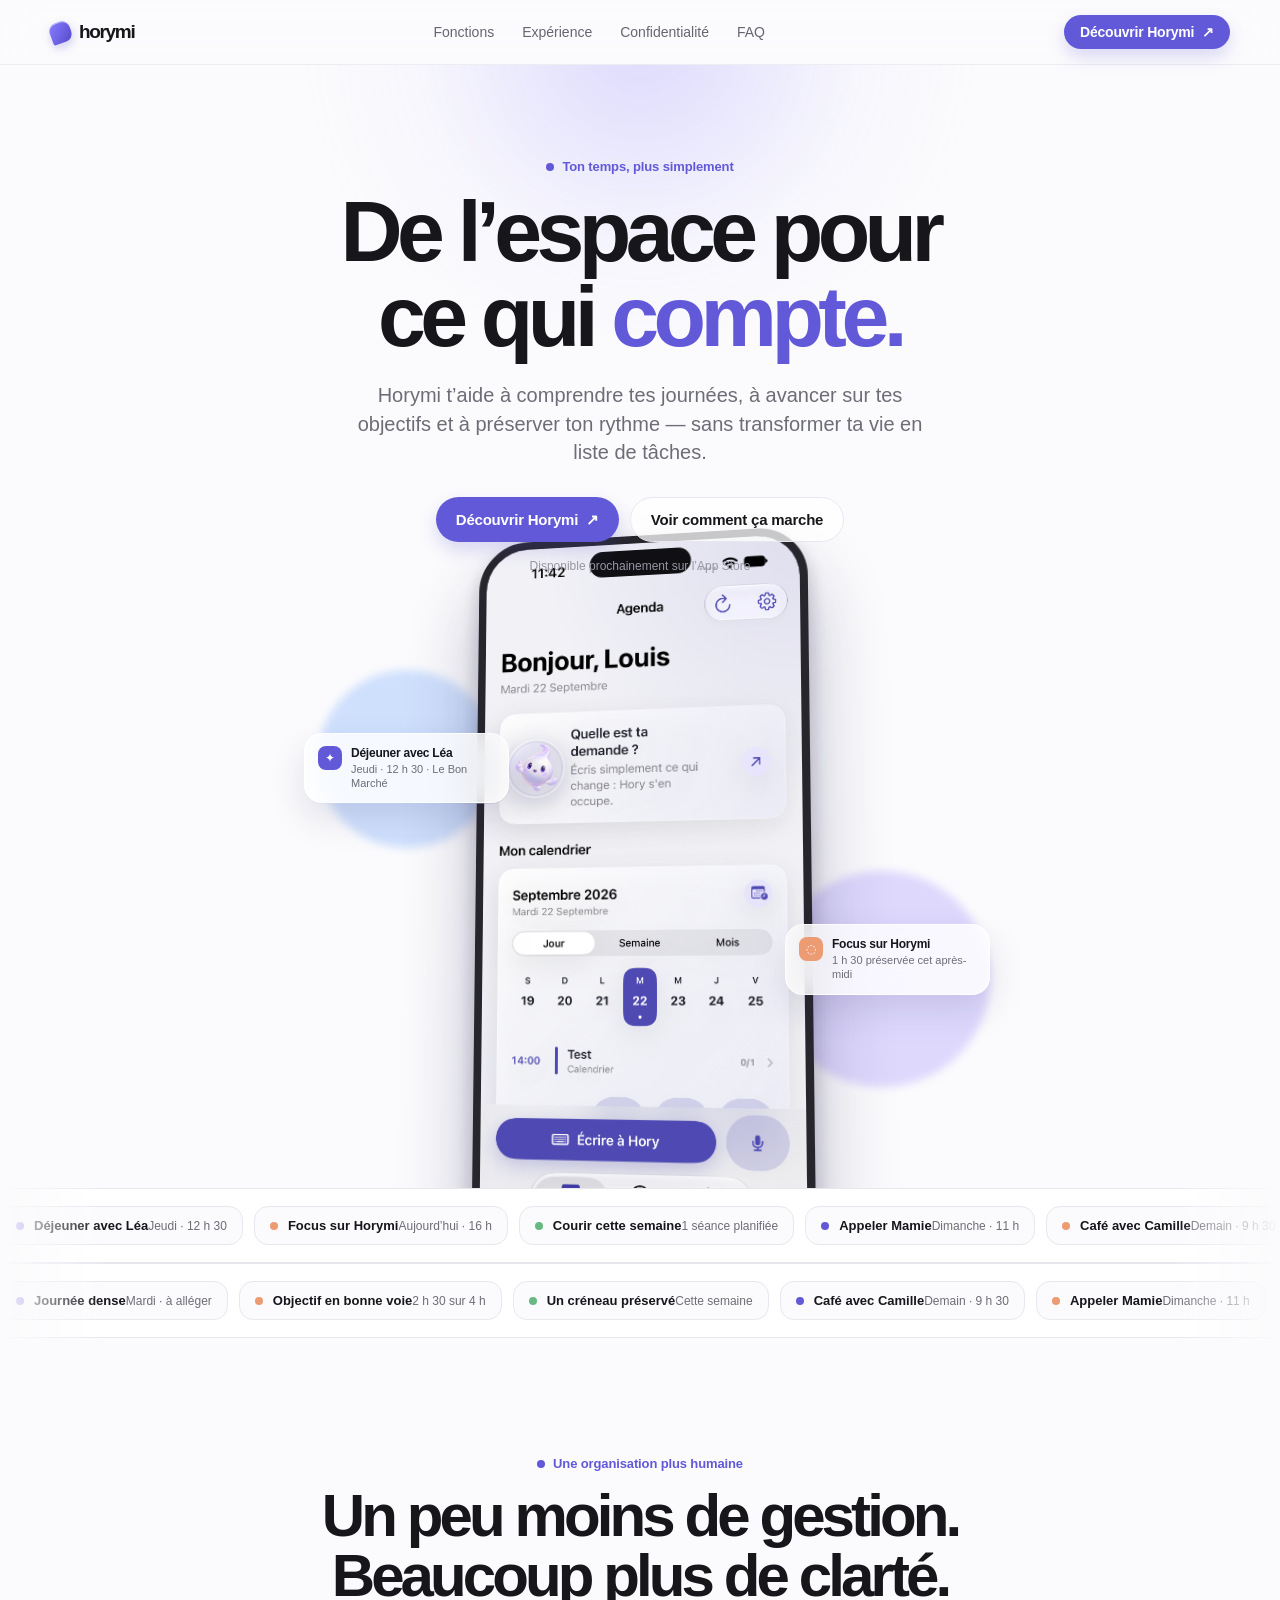
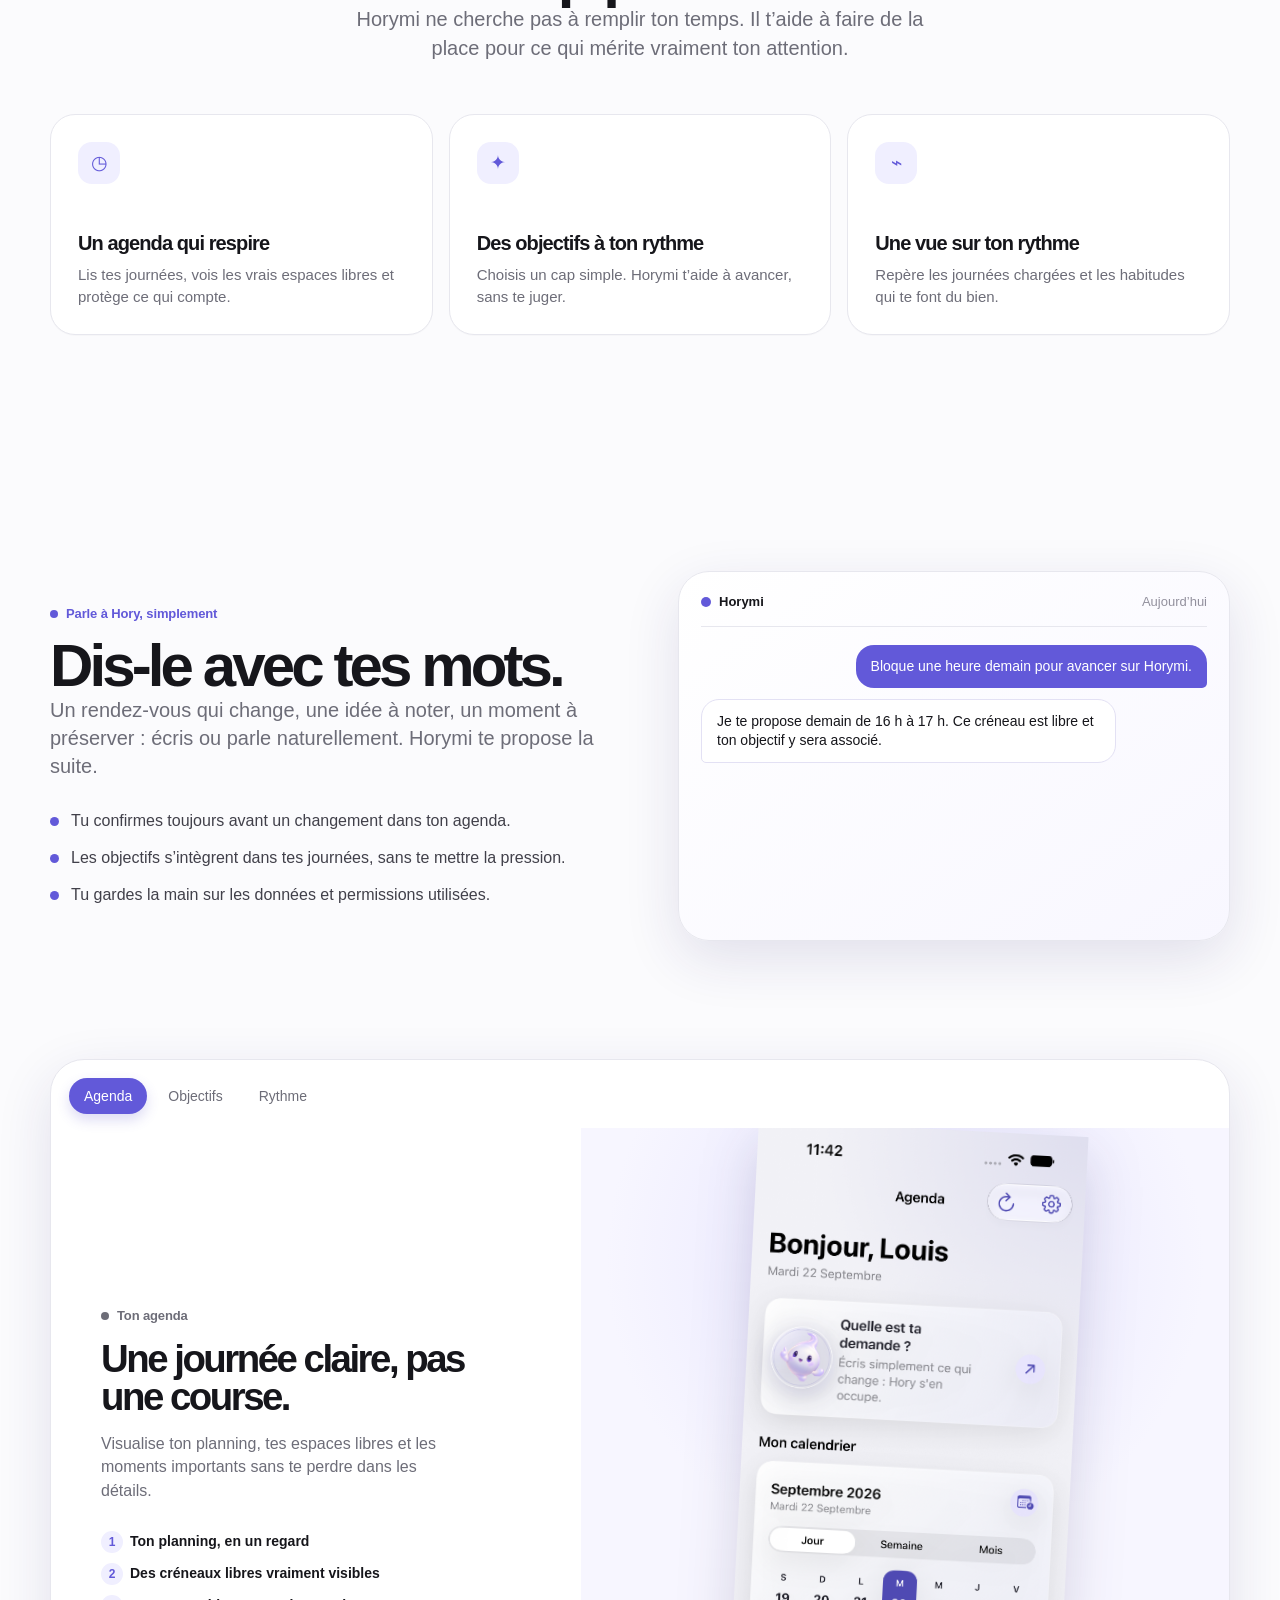
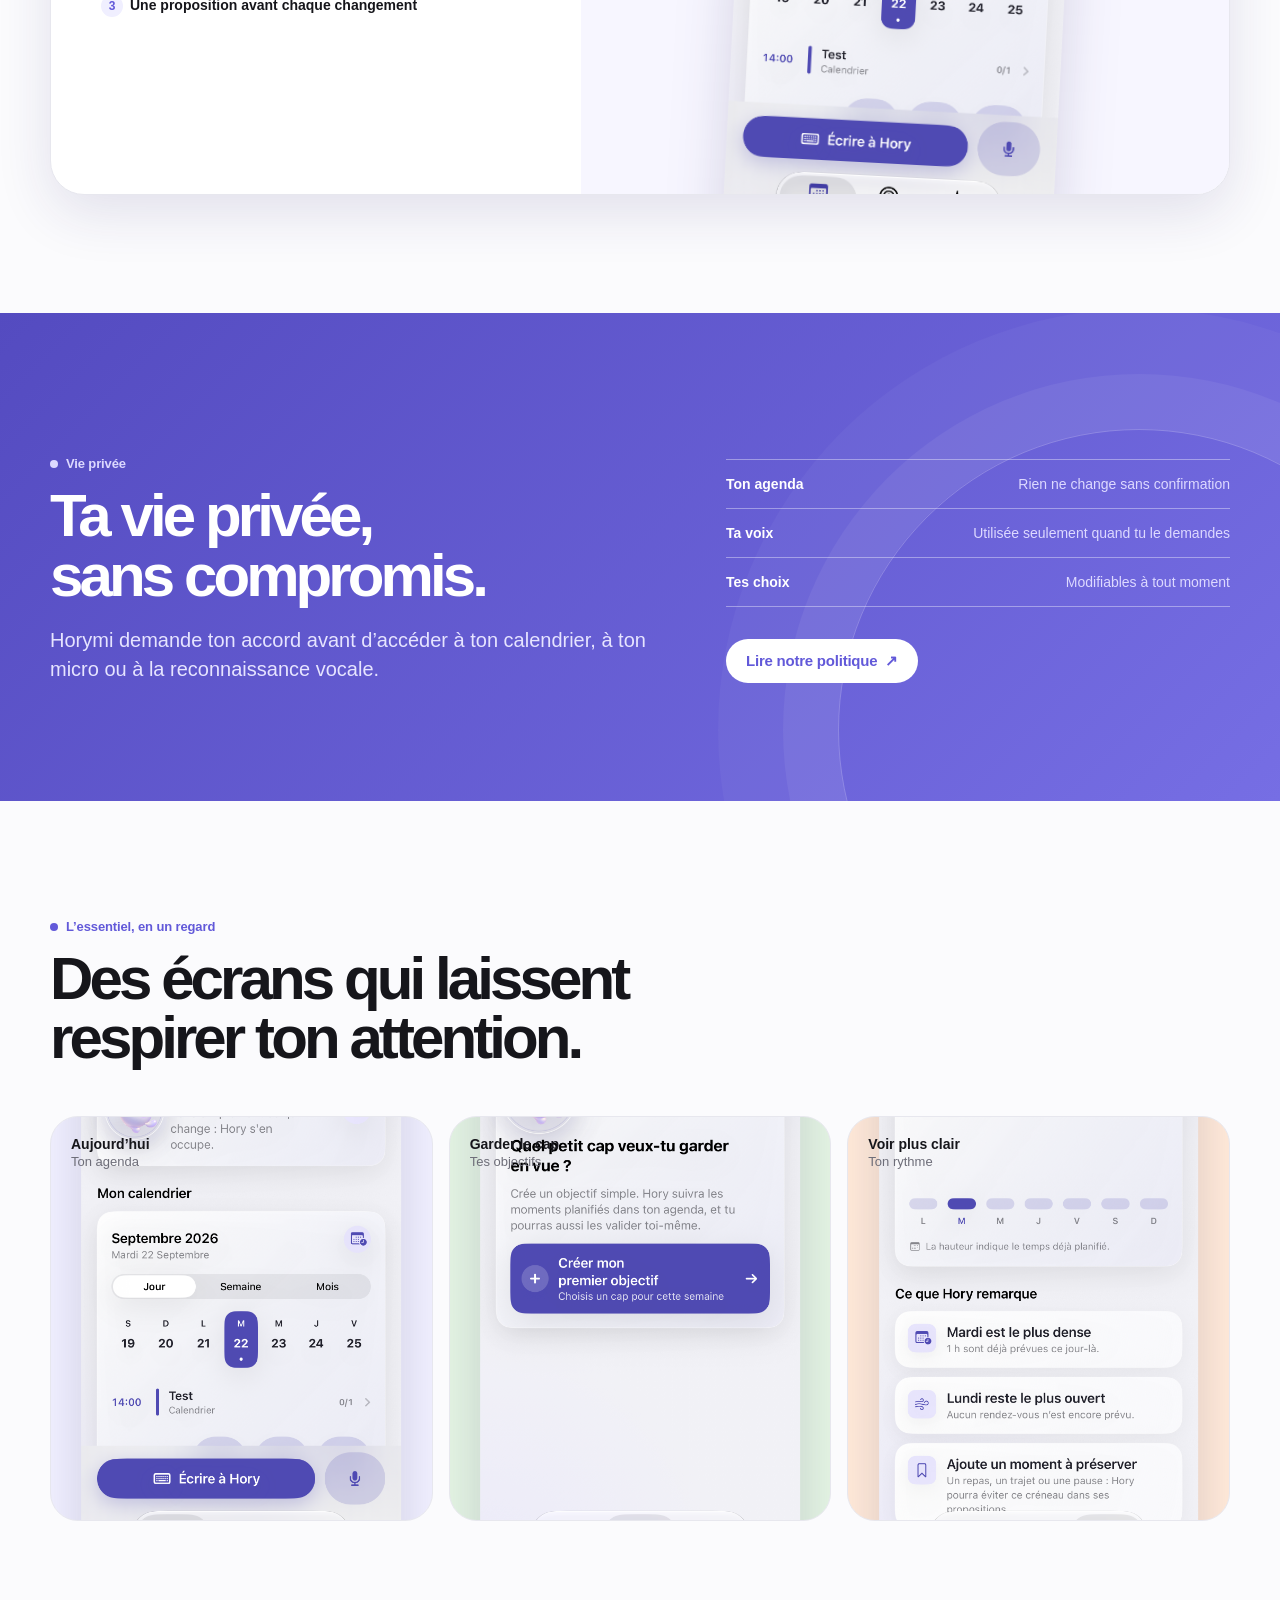
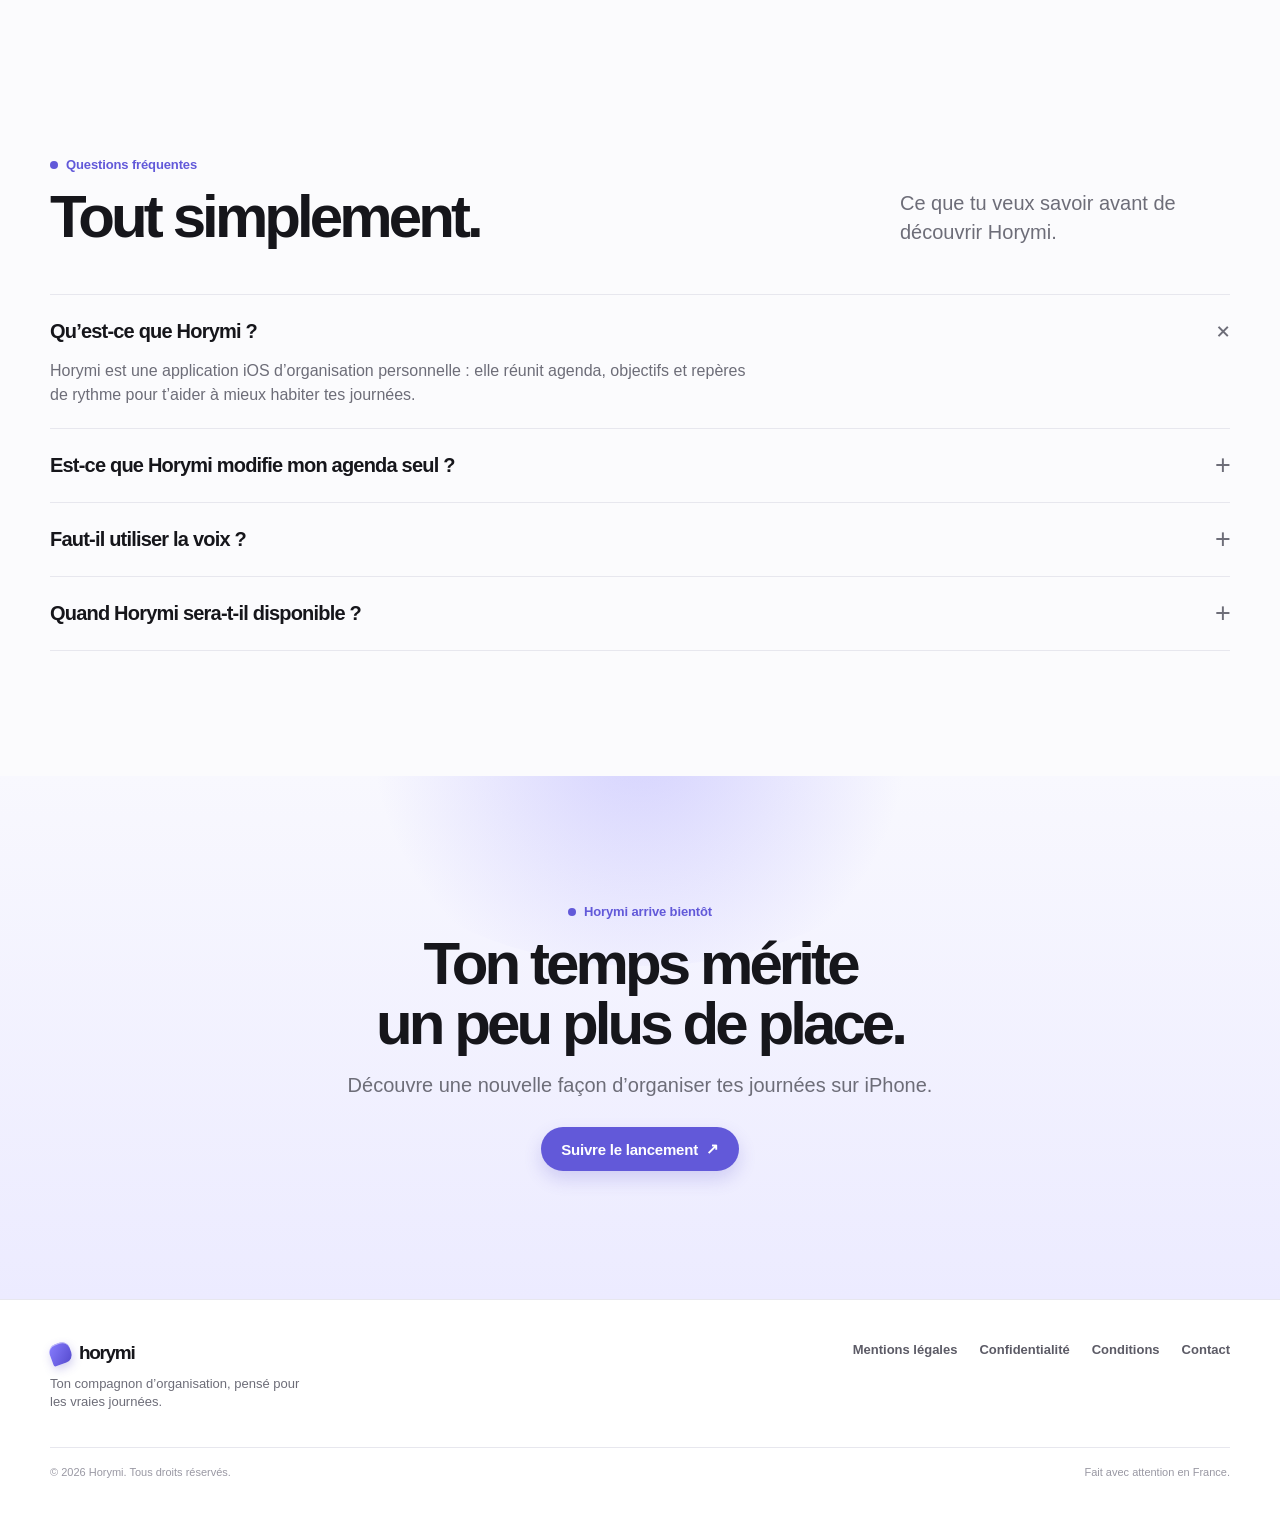
==== commit 2364e72a: "Add files via upload" ====
--- a/index.html
+++ b/index.html
@@ -3,33 +3,53 @@
   <head>
     <meta charset="utf-8" />
     <meta name="viewport" content="width=device-width, initial-scale=1" />
-    <meta name="description" content="Horymi t’aide à organiser tes journées, préserver tes temps importants et garder un rythme qui te ressemble." />
-    <meta name="theme-color" content="#f7f7fb" />
-    <link rel="icon" type="image/svg+xml" href="assets/horymi-logo.svg" />
-    <title>Horymi — Ton temps, plus simplement</title>
+    <meta name="description" content="Horymi est l’app iOS qui rend ton agenda plus clair, tes objectifs plus simples et ton rythme plus visible." />
+    <meta name="robots" content="index,follow" />
+    <title>Horymi — De la place pour ce qui compte</title>
+    <link rel="icon" href="assets/horymi-logo.svg" type="image/svg+xml" />
     <style>
-      :root{--ink:#202039;--muted:#706f80;--light:#f7f7fb;--paper:#fff;--line:#e7e6ef;--violet:#5750c4;--violet-dark:#423ba1;--lavender:#efefff;--radius:24px}*{box-sizing:border-box}html{scroll-behavior:smooth}body{margin:0;min-width:320px;color:var(--ink);background:var(--light);font-family:Inter,-apple-system,BlinkMacSystemFont,"Segoe UI",sans-serif;-webkit-font-smoothing:antialiased}a{color:inherit;text-decoration:none}button{font:inherit;cursor:pointer}.wrap{width:min(1160px,calc(100% - 48px));margin:auto}
-      .site-header{position:sticky;z-index:20;top:0;border-bottom:1px solid transparent;background:rgba(247,247,251,.76);backdrop-filter:blur(16px);transition:border-color .2s}.site-header.scrolled{border-color:rgba(32,32,57,.08)}.nav{display:flex;align-items:center;justify-content:space-between;height:78px}.brand{display:flex;align-items:center;gap:10px;font-size:21px;font-weight:750;letter-spacing:-1px}.brand-mark{position:relative;display:grid;place-items:center;width:31px;height:31px;overflow:hidden;border-radius:11px;background:var(--violet);box-shadow:inset 0 1px rgba(255,255,255,.3)}.brand-mark:before,.brand-mark:after{content:"";position:absolute;width:6px;border-radius:99px;background:#fff;transform:rotate(28deg)}.brand-mark:before{height:14px;left:9px;bottom:7px}.brand-mark:after{height:20px;left:17px;bottom:5px;opacity:.82}.nav-links{display:flex;align-items:center;gap:30px;color:#575669;font-size:14px;font-weight:600}.nav-links a{transition:color .2s}.nav-links a:hover{color:var(--violet)}.nav-cta,.button-primary{display:inline-flex;align-items:center;justify-content:center;gap:9px;border:0;border-radius:999px;color:#fff;background:var(--violet);box-shadow:0 10px 22px rgba(87,80,196,.2);font-weight:700;transition:transform .18s,background .18s,box-shadow .18s}.nav-cta{min-height:39px;padding:0 17px;font-size:13px}.button-primary{min-height:55px;padding:0 22px;font-size:15px}.nav-cta:hover,.button-primary:hover{background:var(--violet-dark);box-shadow:0 13px 25px rgba(87,80,196,.27);transform:translateY(-1px)}.menu-button{display:none;width:42px;height:42px;border:0;border-radius:50%;color:var(--ink);background:#ecebf4;font-size:20px}
-      .hero{position:relative;overflow:hidden;padding:88px 0 0;background:radial-gradient(circle at 75% 35%,#e4e3fc 0,rgba(228,227,252,.2) 23%,transparent 45%),linear-gradient(180deg,#fbfbfe 0%,var(--light) 100%)}.hero:after{content:"";position:absolute;z-index:0;right:-14%;bottom:-22%;width:580px;height:580px;border-radius:43% 57% 60% 40%;background:#ebeafd;filter:blur(2px);transform:rotate(18deg)}.hero-grid{position:relative;z-index:1;display:grid;grid-template-columns:1.04fr .96fr;align-items:center;gap:60px;min-height:620px}.eyebrow{display:flex;align-items:center;gap:8px;margin:0 0 20px;color:var(--violet);font-size:12px;font-weight:750;letter-spacing:.06em;text-transform:uppercase}.eyebrow i{display:block;width:7px;height:7px;border-radius:50%;background:var(--violet)}.hero h1{max-width:620px;margin:0;font-size:clamp(45px,5vw,72px);font-weight:720;letter-spacing:-.07em;line-height:.98}.hero h1 em{color:var(--violet);font-family:Georgia,serif;font-size:.96em;font-weight:500;letter-spacing:-.075em}.hero-copy>p:not(.eyebrow){max-width:510px;margin:25px 0 0;color:var(--muted);font-size:18px;letter-spacing:-.025em;line-height:1.55}.hero-actions{display:flex;flex-wrap:wrap;gap:13px;margin-top:33px}.button-secondary{display:inline-flex;align-items:center;justify-content:center;min-height:55px;padding:0 20px;border:1px solid #dcdbe8;border-radius:999px;color:#444258;background:rgba(255,255,255,.62);font-size:15px;font-weight:700;transition:background .2s,border-color .2s}.button-secondary:hover{border-color:#bbb8dd;background:#fff}.availability{display:flex;align-items:center;gap:8px;margin:17px 0 0 5px;color:#888696;font-size:12px}.availability i{width:6px;height:6px;border-radius:50%;background:#69a97b}.hero-device{position:relative;z-index:2;align-self:end;justify-self:center;width:min(330px,100%);padding:10px;border:7px solid #25243a;border-bottom:0;border-radius:46px 46px 0 0;background:#25243a;box-shadow:0 30px 50px rgba(49,46,104,.24),0 0 0 2px rgba(255,255,255,.42) inset}.hero-device:before{content:"";position:absolute;z-index:2;top:17px;left:50%;width:103px;height:24px;border-radius:999px;background:#1e1d30;transform:translateX(-50%)}.hero-device img{display:block;width:100%;height:auto;border-radius:33px 33px 0 0}.floating-note{position:absolute;z-index:4;right:-57px;top:45%;display:flex;align-items:center;gap:10px;width:200px;padding:12px;border:1px solid rgba(255,255,255,.8);border-radius:16px;background:rgba(255,255,255,.88);box-shadow:0 16px 38px rgba(48,46,100,.15);backdrop-filter:blur(9px);font-size:12px;line-height:1.3}.floating-note b{display:grid;place-items:center;flex:0 0 auto;width:30px;height:30px;border-radius:10px;color:var(--violet);background:#efeeff;font-size:17px}.floating-note span{color:var(--muted)}.floating-note strong{display:block;margin-bottom:2px;color:var(--ink)}
-      .trust{padding:25px 0;border-top:1px solid rgba(217,215,232,.6);border-bottom:1px solid rgba(217,215,232,.6);background:rgba(255,255,255,.38)}.trust-inner{display:flex;align-items:center;justify-content:center;gap:48px;color:#787789;font-size:13px;font-weight:600}.trust-inner span{display:flex;align-items:center;gap:9px}.trust-inner b{color:var(--violet);font-size:17px}.intro-section{padding:137px 0 72px;text-align:center}.section-kicker{margin:0 0 14px;color:var(--violet);font-size:12px;font-weight:750;letter-spacing:.09em;text-transform:uppercase}.intro-section h2,.story-copy h2,.privacy-copy h2,.download-copy h2{margin:0;font-size:clamp(34px,4vw,54px);letter-spacing:-.06em;line-height:1.03}.intro-section h2 em,.story-copy h2 em,.privacy-copy h2 em,.download-copy h2 em{color:var(--violet);font-family:Georgia,serif;font-weight:500}.intro-section>p:last-child{max-width:650px;margin:20px auto 0;color:var(--muted);font-size:17px;line-height:1.6}.feature-grid{display:grid;grid-template-columns:repeat(3,1fr);gap:17px;text-align:left}.feature{min-height:234px;padding:25px;border:1px solid var(--line);border-radius:var(--radius);background:var(--paper);transition:transform .2s,box-shadow .2s}.feature:hover{box-shadow:0 17px 35px rgba(49,46,104,.09);transform:translateY(-4px)}.feature-icon{display:grid;place-items:center;width:43px;height:43px;margin-bottom:26px;border-radius:14px;color:var(--violet);background:#efefff;font-size:21px}.feature h3{margin:0;font-size:19px;letter-spacing:-.04em}.feature p{margin:9px 0 0;color:var(--muted);font-size:14px;line-height:1.55}
-      .stories{padding:132px 0 0}.story{display:grid;grid-template-columns:1fr 1fr;align-items:center;gap:clamp(40px,8vw,120px);padding:0 0 130px}.story:nth-child(even) .story-visual{order:2}.story-copy{max-width:460px}.story-copy .section-kicker{margin-bottom:17px}.story-copy h2{font-size:clamp(34px,3.7vw,50px)}.story-copy>p:last-of-type{margin:20px 0 0;color:var(--muted);font-size:16px;line-height:1.58}.benefits{display:grid;gap:12px;margin:27px 0 0;padding:0;list-style:none}.benefits li{display:flex;align-items:center;gap:10px;color:#49485a;font-size:14px;font-weight:600}.check{display:grid;place-items:center;width:22px;height:22px;border-radius:50%;color:var(--violet);background:#e9e8ff;font-size:13px}.story-visual{position:relative;min-height:540px;display:grid;place-items:center;border-radius:36px;background:#eeedfd;overflow:hidden}.story-visual.sage{background:#e9f3ed}.story-visual:after{content:"";position:absolute;width:360px;height:360px;border-radius:50%;background:rgba(255,255,255,.44);transform:translate(35%,40%)}.phone-shot{position:relative;z-index:1;width:270px;padding:7px;border:6px solid #25243a;border-radius:37px;background:#25243a;box-shadow:0 25px 40px rgba(41,39,86,.2)}.phone-shot:before{content:"";position:absolute;z-index:2;top:14px;left:50%;width:82px;height:17px;border-radius:999px;background:#1f1e31;transform:translateX(-50%)}.phone-shot img{display:block;width:100%;border-radius:26px}.caption-chip{position:absolute;z-index:3;left:25px;bottom:28px;padding:10px 13px;border:1px solid rgba(255,255,255,.85);border-radius:12px;color:#42405a;background:rgba(255,255,255,.88);box-shadow:0 10px 20px rgba(58,54,112,.1);font-size:12px;font-weight:700}.caption-chip b{color:var(--violet)}
-      .privacy{padding:112px 0;background:#efefff}.privacy-inner{display:grid;grid-template-columns:.9fr 1.1fr;align-items:center;gap:90px}.privacy-graphic{position:relative;display:grid;place-items:center;min-height:320px}.privacy-orbit{display:grid;place-items:center;width:248px;height:248px;border:1px solid #d3d0f4;border-radius:50%;background:radial-gradient(circle,#fff 0,#f6f5ff 54%,transparent 55%)}.privacy-lock{display:grid;place-items:center;width:105px;height:105px;border-radius:38px;color:var(--violet);background:#fff;box-shadow:0 15px 30px rgba(87,80,196,.14);font-size:47px}.orbit-dot{position:absolute;width:17px;height:17px;border:5px solid #efefff;border-radius:50%;background:var(--violet)}.orbit-dot.one{top:31px;right:64px}.orbit-dot.two{bottom:44px;left:58px;background:#8ebda0}.privacy-copy h2{max-width:510px}.privacy-copy p{max-width:510px;margin:20px 0 0;color:var(--muted);font-size:16px;line-height:1.6}.privacy-links{display:flex;flex-wrap:wrap;gap:22px;margin-top:25px}.text-link{color:var(--violet);font-size:14px;font-weight:750}.text-link:after{content:" →"}
-      .download{padding:135px 0 140px;background:radial-gradient(circle at 82% 45%,#e4e2ff 0,transparent 22rem),var(--light)}.download-box{position:relative;display:grid;grid-template-columns:1fr auto;align-items:center;gap:35px;overflow:hidden;padding:57px 65px;border-radius:34px;color:#fff;background:linear-gradient(135deg,#514ab8,#6c66d6);box-shadow:0 25px 48px rgba(81,74,184,.22)}.download-box:after{content:"";position:absolute;right:-91px;bottom:-158px;width:360px;height:360px;border:1px solid rgba(255,255,255,.18);border-radius:50%;box-shadow:0 0 0 40px rgba(255,255,255,.06),0 0 0 90px rgba(255,255,255,.045)}.download-copy{position:relative;z-index:1}.download-copy .section-kicker{color:#dedbff}.download-copy h2{max-width:560px;font-size:clamp(34px,4vw,50px)}.download-copy h2 em{color:#dfdcff}.download-copy p{max-width:490px;margin:16px 0 26px;color:#e5e3ff;font-size:16px;line-height:1.55}.app-store{position:relative;z-index:1;display:inline-flex;align-items:center;gap:10px;min-height:52px;padding:0 19px;border-radius:14px;color:#fff;background:#15151e;box-shadow:0 7px 13px rgba(30,28,81,.22);transition:transform .18s}.app-store:hover{transform:translateY(-2px)}.apple{font-size:27px;line-height:1}.app-store small,.app-store strong{display:block;line-height:1.1}.app-store small{font-size:10px}.app-store strong{font-size:16px;letter-spacing:-.3px}.download-hory{position:relative;z-index:1;display:grid;place-items:center;width:145px;height:145px;border:1px solid rgba(255,255,255,.28);border-radius:50%;background:rgba(255,255,255,.13)}.download-hory img{width:150px;object-fit:contain;filter:drop-shadow(0 12px 10px rgba(34,30,100,.22))}.footer{padding:35px 0;border-top:1px solid var(--line);background:#fff}.footer-inner{display:flex;align-items:center;justify-content:space-between;gap:22px}.footer p{margin:0;color:#8c8a99;font-size:12px}.footer-links{display:flex;gap:20px;color:#666475;font-size:12px;font-weight:650}.footer-links a:hover{color:var(--violet)}
-      @media(max-width:820px){.wrap{width:min(100% - 36px,620px)}.nav-links{display:none}.menu-button{display:grid;place-items:center}.nav-cta{display:none}.site-header.menu-open .nav-links{position:absolute;top:71px;left:18px;right:18px;display:grid;gap:4px;padding:12px;border:1px solid var(--line);border-radius:18px;background:#fff;box-shadow:0 18px 30px rgba(36,34,72,.1)}.site-header.menu-open .nav-links a{padding:12px}.hero{padding-top:45px}.hero-grid{grid-template-columns:1fr;gap:45px;min-height:0;text-align:center}.eyebrow{justify-content:center}.hero h1{margin:auto}.hero-copy>p:not(.eyebrow){margin-right:auto;margin-left:auto}.hero-actions{justify-content:center}.availability{justify-content:center}.hero-device{width:270px}.floating-note{right:-50px}.trust-inner{flex-wrap:wrap;gap:16px 30px}.feature-grid{grid-template-columns:1fr}.intro-section{padding-top:90px}.stories{padding-top:85px}.story,.story:nth-child(even){grid-template-columns:1fr;gap:36px;padding-bottom:82px}.story:nth-child(even) .story-visual{order:0}.story-copy{max-width:none}.story-visual{min-height:470px}.privacy{padding:82px 0}.privacy-inner{grid-template-columns:1fr;gap:20px}.privacy-graphic{min-height:245px}.privacy-orbit{width:205px;height:205px}.privacy-lock{width:88px;height:88px;font-size:38px}.orbit-dot.one{top:18px;right:20%}.orbit-dot.two{bottom:20px;left:19%}.download{padding:80px 0}.download-box{grid-template-columns:1fr;padding:42px 30px;text-align:center}.download-copy p{margin-right:auto;margin-left:auto}.download-hory{display:none}.footer-inner{align-items:flex-start;flex-direction:column}}
-      @media(max-width:450px){.wrap{width:calc(100% - 32px)}.nav{height:68px}.hero h1{font-size:44px}.hero-copy>p:not(.eyebrow){font-size:16px}.hero-actions{display:grid;grid-template-columns:1fr}.button-primary,.button-secondary{width:100%}.floating-note{display:none}.trust-inner{display:grid;grid-template-columns:1fr 1fr;gap:15px}.trust-inner span{font-size:11px}.story-visual{min-height:410px}.phone-shot{width:225px}.intro-section h2,.story-copy h2,.privacy-copy h2,.download-copy h2{font-size:34px}.download-box{padding:37px 22px}}
+      :root{--bg:#fbfbfd;--surface:#fff;--ink:#16161b;--muted:#6d6d78;--line:#e7e7ee;--violet:#6259d9;--violet-dark:#4d43bd;--violet-soft:#f0efff;--blue:#75b9ff;--shadow:0 18px 55px rgba(41,35,103,.12)}*{box-sizing:border-box;margin:0;padding:0}html{scroll-behavior:smooth}body{overflow-x:hidden;color:var(--ink);background:var(--bg);font-family:-apple-system,BlinkMacSystemFont,"SF Pro Display","SF Pro Text","Helvetica Neue",Arial,sans-serif;-webkit-font-smoothing:antialiased}a{color:inherit;text-decoration:none}button{font:inherit}.wrap{width:min(1180px,calc(100% - 40px));margin:auto}.skip-link{position:absolute;z-index:30;top:-60px;left:16px;padding:11px 15px;border-radius:10px;color:#fff;background:var(--violet);font-weight:700}.skip-link:focus{top:14px}.button{display:inline-flex;align-items:center;justify-content:center;gap:8px;padding:13px 20px;border:0;border-radius:999px;background:var(--violet);color:#fff;box-shadow:0 8px 18px rgba(82,72,198,.2);font-size:15px;font-weight:650;letter-spacing:-.015em;transition:transform .22s ease,box-shadow .22s ease,background .22s ease}.button:hover{background:var(--violet-dark);box-shadow:0 13px 24px rgba(82,72,198,.25);transform:translateY(-2px)}.button.secondary{border:1px solid var(--line);color:var(--ink);background:rgba(255,255,255,.75);box-shadow:none}.button.secondary:hover{border-color:#cbc9e9;background:#fff}.eyebrow{margin:0 0 15px;color:var(--violet);font-size:13px;font-weight:720;letter-spacing:-.01em}.eyebrow i{display:inline-block;width:8px;height:8px;margin-right:8px;border-radius:50%;background:currentColor}h1,h2{letter-spacing:-.065em;line-height:.99}h1{font-size:clamp(49px,7vw,86px);font-weight:720}h2{font-size:clamp(36px,5vw,60px);font-weight:710}.lead{max-width:600px;color:var(--muted);font-size:clamp(17px,2vw,20px);line-height:1.42}.center{text-align:center}.center .lead{margin-right:auto;margin-left:auto}section{padding:118px 0}.reveal{opacity:0;transform:translateY(26px);transition:opacity .8s cubic-bezier(.2,.8,.2,1),transform .8s cubic-bezier(.2,.8,.2,1)}.reveal.in{opacity:1;transform:none}
+      nav{position:sticky;top:0;z-index:20;border-bottom:1px solid rgba(231,231,238,.75);background:rgba(251,251,253,.76);backdrop-filter:blur(18px) saturate(170%)}nav .wrap{display:flex;align-items:center;justify-content:space-between;min-height:64px;gap:22px}.logo{display:flex;align-items:center;gap:8px;font-size:19px;font-weight:760;letter-spacing:-.07em}.logo i{width:21px;height:21px;border-radius:8px 8px 8px 2px;background:linear-gradient(135deg,#887eff,#554acd);box-shadow:inset 0 1px rgba(255,255,255,.5),0 4px 10px rgba(78,68,195,.25);transform:rotate(-20deg)}.links{display:flex;align-items:center;gap:28px;color:#666571;font-size:14px}.links a{transition:color .2s}.links a:hover{color:var(--ink)}nav .button{padding:9px 16px;font-size:14px}.menu{display:none;border:0;color:var(--ink);background:transparent;font-size:22px}
+      .hero{position:relative;overflow:hidden;padding:94px 0 58px;text-align:center}.hero:before{position:absolute;top:-320px;left:50%;width:760px;height:590px;border-radius:50%;background:radial-gradient(circle,rgba(124,112,255,.23),rgba(184,179,255,.06) 46%,transparent 70%);content:"";filter:blur(5px);transform:translateX(-50%)}.hero-copy{position:relative;z-index:1}.hero h1 span{color:var(--violet)}.hero .lead{margin:22px auto 31px}.hero-actions{display:flex;justify-content:center;gap:11px;flex-wrap:wrap}.fine-print{margin-top:17px;color:#9695a2;font-size:12px}.phone-stage{position:relative;width:min(700px,100%);height:485px;margin:72px auto 0;perspective:1200px}.phone-shell{position:absolute;z-index:2;bottom:-115px;left:50%;width:340px;overflow:hidden;border:8px solid #27262d;border-radius:51px;background:#27262d;box-shadow:0 44px 75px rgba(32,29,83,.3),0 9px 19px rgba(40,39,54,.24);transform:translateX(-50%) rotateX(5deg) rotateY(-9deg);transition:transform .7s cubic-bezier(.2,.8,.2,1)}.phone-stage:hover .phone-shell{transform:translateX(-50%) rotateX(0) rotateY(0) translateY(-10px)}.phone-shell:before{position:absolute;z-index:2;top:7px;left:50%;width:105px;height:27px;border-radius:22px;background:#101014;content:"";transform:translateX(-50%)}.phone-shell img{display:block;width:100%;border-radius:43px}.orb{position:absolute;border-radius:50%;filter:blur(4px);animation:drift 7s ease-in-out infinite}.orb.one{top:5%;left:4%;width:178px;height:178px;background:rgba(119,169,255,.33)}.orb.two{right:0;bottom:9%;width:216px;height:216px;background:rgba(147,126,255,.28);animation-delay:-3s}.notification{position:absolute;z-index:4;display:flex;align-items:flex-start;gap:9px;width:205px;padding:12px 13px;border:1px solid rgba(255,255,255,.8);border-radius:18px;background:rgba(255,255,255,.8);box-shadow:0 15px 35px rgba(44,41,91,.13);text-align:left;backdrop-filter:blur(16px);animation:float 6s ease-in-out infinite}.notification i{display:grid;place-items:center;flex:none;width:24px;height:24px;border-radius:8px;color:#fff;background:var(--violet);font-size:12px;font-style:normal}.notification b{display:block;font-size:12px;letter-spacing:-.02em}.notification small{display:block;margin-top:2px;color:var(--muted);font-size:11px;line-height:1.3}.n1{top:18%;left:2%;animation-delay:-2s}.n2{right:0;bottom:28%;animation-delay:-4s}.n2 i{background:#ec9b73}@keyframes float{50%{transform:translateY(-9px)}}@keyframes drift{50%{transform:translateY(18px) scale(1.05)}}
+      .marquee{overflow:hidden;padding:17px 0;border-top:1px solid var(--line);border-bottom:1px solid var(--line);background:#fff;mask-image:linear-gradient(90deg,transparent,#000 8%,#000 92%,transparent)}.track{display:flex;gap:11px;width:max-content;animation:scroll 42s linear infinite}.marquee.rev .track{animation-direction:reverse}@keyframes scroll{to{transform:translateX(-50%)}}.chip{display:flex;align-items:center;gap:10px;padding:11px 15px;border:1px solid var(--line);border-radius:14px;background:var(--bg);white-space:nowrap;font-size:13px}.chip i{width:8px;height:8px;border-radius:50%;background:var(--violet)}.chip b{font-size:13px}.chip span{color:var(--muted);font-size:12px}
+      .feature-grid{display:grid;grid-template-columns:repeat(3,1fr);gap:16px;margin-top:52px}.card{padding:27px;border:1px solid var(--line);border-radius:25px;background:var(--surface);box-shadow:0 1px 0 rgba(21,20,37,.02);transition:transform .28s cubic-bezier(.2,.8,.2,1),box-shadow .28s,border-color .28s}.card:hover{border-color:#cecbfa;box-shadow:var(--shadow);transform:translateY(-6px)}.card .icon{display:grid;place-items:center;width:42px;height:42px;margin-bottom:48px;border-radius:14px;color:var(--violet);background:var(--violet-soft);font-size:19px}.card h3{margin-bottom:9px;font-size:20px;letter-spacing:-.045em}.card p{color:var(--muted);font-size:15px;line-height:1.45}
+      .split{display:grid;grid-template-columns:1fr 1fr;gap:76px;align-items:center}.points{display:grid;gap:15px;margin-top:29px}.points div{display:flex;gap:12px;align-items:flex-start;color:#41404a;line-height:1.4}.points div:before{width:9px;height:9px;flex:none;margin-top:7px;border-radius:50%;background:var(--violet);content:""}.chat{min-height:370px;padding:22px;border:1px solid var(--line);border-radius:31px;background:linear-gradient(145deg,#fff,#f8f7ff);box-shadow:var(--shadow)}.chat-top{display:flex;align-items:center;gap:8px;padding-bottom:17px;border-bottom:1px solid var(--line);font-size:13px;font-weight:650}.chat-top i{width:10px;height:10px;border-radius:50%;background:var(--violet)}.messages{display:grid;gap:11px;padding-top:18px}.msg{max-width:82%;padding:12px 15px;border-radius:18px;font-size:14px;line-height:1.35}.me{justify-self:end;border-bottom-right-radius:5px;color:#fff;background:var(--violet)}.bot{border:1px solid #e3e1f4;border-bottom-left-radius:5px;background:#fff}.typing{display:flex;gap:4px;padding:15px}.typing i{width:6px;height:6px;border-radius:50%;background:#89879a;animation:dot 1s infinite}.typing i:nth-child(2){animation-delay:.18s}.typing i:nth-child(3){animation-delay:.36s}@keyframes dot{50%{opacity:.22;transform:translateY(-2px)}}
+      .focus{padding:0 0 118px}.focus-card{overflow:hidden;border:1px solid var(--line);border-radius:34px;background:#fff;box-shadow:var(--shadow)}.focus-tabs{display:flex;gap:6px;padding:18px 18px 0}.tab{padding:10px 15px;border:0;border-radius:999px;color:var(--muted);background:transparent;cursor:pointer;font-size:14px;transition:.2s}.tab.on{color:#fff;background:var(--violet);box-shadow:0 6px 13px rgba(86,76,200,.2)}.focus-layout{display:grid;grid-template-columns:.9fr 1.1fr;min-height:470px;margin-top:14px}.focus-copy{display:flex;flex-direction:column;justify-content:center;padding:50px}.focus-copy h3{margin-bottom:15px;font-size:clamp(30px,3vw,43px);letter-spacing:-.065em;line-height:1}.focus-copy p{max-width:360px;color:var(--muted);line-height:1.48}.mini-list{display:grid;gap:10px;margin-top:28px}.mini-list div{font-size:14px;font-weight:600}.mini-list span{display:inline-grid;place-items:center;width:22px;height:22px;margin-right:7px;border-radius:50%;color:var(--violet);background:var(--violet-soft);font-size:12px}.focus-visual{position:relative;display:grid;place-items:end center;overflow:hidden;background:radial-gradient(circle at 50% 20%,#e6e4ff 0,transparent 48%),#f7f6ff}.focus-visual.sage{background:radial-gradient(circle at 50% 20%,#d9f0dc 0,transparent 48%),#f5fbf5}.focus-visual.peach{background:radial-gradient(circle at 50% 20%,#ffe0c9 0,transparent 48%),#fffbf7}.focus-visual img{width:min(330px,80%);margin-bottom:-52px;filter:drop-shadow(0 22px 27px rgba(35,31,89,.17));transform:rotate(3deg);transition:transform .55s cubic-bezier(.2,.8,.2,1)}.focus-card:hover .focus-visual img{transform:rotate(0) translateY(-8px)}
+      .privacy{position:relative;overflow:hidden;color:#fff;background:linear-gradient(135deg,#544bc0,#766ee4)}.privacy:after{position:absolute;right:-160px;bottom:-230px;width:600px;height:600px;border:1px solid rgba(255,255,255,.23);border-radius:50%;box-shadow:0 0 0 55px rgba(255,255,255,.06),0 0 0 120px rgba(255,255,255,.035);content:""}.privacy .eyebrow{color:#ddd9ff}.privacy .lead{color:#e6e4ff}.privacy-grid{position:relative;z-index:1;display:grid;grid-template-columns:1.1fr .9fr;gap:60px;align-items:end}.privacy-list{display:grid;margin-top:28px;border-top:1px solid rgba(255,255,255,.38)}.privacy-list div{display:flex;justify-content:space-between;gap:24px;padding:16px 0;border-bottom:1px solid rgba(255,255,255,.38);font-size:14px;font-weight:650}.privacy-list span:last-child{color:#ddd9ff;font-weight:450;text-align:right}.privacy .button{margin-top:32px;color:var(--violet);background:#fff;box-shadow:none}.privacy .button:hover{background:#f3f2ff}
+      .gallery{display:grid;grid-template-columns:repeat(3,1fr);gap:16px;margin-top:48px}.gallery-card{position:relative;min-height:405px;overflow:hidden;border:1px solid var(--line);border-radius:28px;background:#f0efff}.gallery-card:nth-child(2){background:#e3f3e3}.gallery-card:nth-child(3){background:#ffe9d9}.gallery-card img{position:absolute;bottom:-57px;left:50%;width:84%;filter:drop-shadow(0 19px 23px rgba(37,35,77,.16));transform:translateX(-50%);transition:transform .5s cubic-bezier(.2,.8,.2,1)}.gallery-card:hover img{transform:translateX(-50%) translateY(-9px)}.gallery-label{position:absolute;z-index:2;top:19px;left:20px}.gallery-label b{display:block;font-size:14px}.gallery-label span{color:var(--muted);font-size:13px}
+      .faq{padding-bottom:125px}.faq-head{display:flex;align-items:end;justify-content:space-between;gap:45px;margin-bottom:48px}.faq-head .lead{max-width:330px}.faq-list{border-top:1px solid var(--line)}details{border-bottom:1px solid var(--line);padding:21px 0}summary{display:flex;align-items:center;justify-content:space-between;gap:20px;cursor:pointer;font-size:20px;font-weight:650;letter-spacing:-.04em;list-style:none}summary::-webkit-details-marker{display:none}summary:after{color:var(--muted);content:"+";font-size:27px;font-weight:350;transition:transform .2s}details[open] summary:after{transform:rotate(45deg)}details p{max-width:700px;padding-top:12px;color:var(--muted);line-height:1.5}.closing{position:relative;overflow:hidden;padding:128px 0;text-align:center;background:linear-gradient(180deg,#f8f8fe,#ecebff)}.closing:before{position:absolute;top:-280px;left:50%;width:650px;height:470px;border-radius:50%;background:radial-gradient(circle,rgba(117,108,255,.28),transparent 67%);content:"";transform:translateX(-50%)}.closing>*{position:relative;z-index:1}.closing .lead{margin:18px auto 28px}.footer{padding:42px 0;border-top:1px solid var(--line);background:#fff}.footer-top{display:flex;align-items:flex-start;justify-content:space-between;gap:30px}.footer p{max-width:260px;margin-top:11px;color:var(--muted);font-size:13px;line-height:1.4}.footer-links{display:flex;flex-wrap:wrap;justify-content:flex-end;gap:12px 22px;color:#5c5b66;font-size:13px;font-weight:600}.footer-links a:hover{color:var(--violet)}.footer-bottom{display:flex;justify-content:space-between;gap:20px;margin-top:35px;padding-top:18px;border-top:1px solid var(--line);color:#9998a3;font-size:11px}
+      @media(max-width:860px){.wrap{width:min(100% - 32px,650px)}section{padding:86px 0}.links{display:none}.menu{display:block}nav .button{display:none}nav.menu-open .links{position:absolute;top:63px;left:16px;right:16px;display:grid;gap:0;padding:10px;border:1px solid var(--line);border-radius:18px;background:rgba(255,255,255,.95);box-shadow:var(--shadow)}nav.menu-open .links a{padding:11px}.phone-stage{height:410px;margin-top:50px}.phone-shell{width:285px;bottom:-93px;border-radius:43px}.phone-shell img{border-radius:35px}.n1{left:0}.n2{right:0}.feature-grid,.gallery{grid-template-columns:1fr}.card .icon{margin-bottom:28px}.split,.privacy-grid,.focus-layout{grid-template-columns:1fr;gap:42px}.focus-layout{min-height:0}.focus-copy{padding:42px 28px}.focus-visual{min-height:390px}.privacy-grid{gap:34px}.gallery-card{min-height:430px}.gallery-card img{width:65%}.faq-head{display:block}.faq-head .lead{margin-top:17px}.footer-top,.footer-bottom{align-items:flex-start;flex-direction:column}.footer-links{justify-content:flex-start}}@media(max-width:500px){h1{font-size:48px}.hero{padding-top:72px}.hero-actions{flex-direction:column;align-items:center}.hero-actions .button{width:min(280px,100%)}.phone-stage{height:337px}.phone-shell{width:232px;bottom:-75px;border-width:6px;border-radius:36px}.phone-shell img{border-radius:29px}.phone-shell:before{top:5px;width:80px;height:20px}.notification{width:168px;padding:10px}.n1{top:9%}.n2{bottom:17%}.orb.one{width:125px;height:125px}.orb.two{width:145px;height:145px}.feature-grid{margin-top:35px}.focus-tabs{overflow:auto;white-space:nowrap}.tab{font-size:13px}.focus-copy{padding:34px 23px}.focus-visual{min-height:340px}.gallery-card img{width:76%}.gallery{margin-top:32px}.closing{padding:85px 0}}
     </style>
   </head>
   <body>
-    <header class="site-header" id="header"><nav class="nav wrap" aria-label="Navigation principale"><a class="brand" href="#top" aria-label="Horymi, accueil"><span class="brand-mark" aria-hidden="true"></span>horymi</a><div class="nav-links" id="nav-links"><a href="#comment-ca-marche">Comment ça marche</a><a href="#fonctionnalites">Fonctionnalités</a><a href="confidentialite.html">Confidentialité</a></div><a class="nav-cta" href="#telecharger">Télécharger l’app</a><button class="menu-button" id="menu" aria-label="Ouvrir le menu" aria-expanded="false">☰</button></nav></header>
-    <main id="top">
-      <section class="hero"><div class="hero-grid wrap"><div class="hero-copy"><p class="eyebrow"><i></i> Ton temps, plus simplement</p><h1>De l’espace pour<br />ce qui <em>compte.</em></h1><p>Horymi est ton compagnon d’organisation. Il t’aide à comprendre tes journées, à garder le cap sur tes objectifs et à préserver ton rythme.</p><div class="hero-actions"><a class="button-primary" href="#telecharger">Découvrir Horymi <span>→</span></a><a class="button-secondary" href="#comment-ca-marche">Voir comment ça marche</a></div><p class="availability"><i></i> Disponible prochainement sur l’App Store</p></div><div class="hero-device" aria-label="Aperçu de l’écran Agenda de Horymi"><img src="assets/agenda.png" alt="L’agenda Horymi sur iPhone" /><div class="floating-note"><b>✦</b><span><strong>Un agenda qui respire</strong>Ta journée garde de la place pour toi.</span></div></div></div></section>
-      <section class="trust"><div class="trust-inner wrap"><span><b>◌</b> Pensé pour tes vraies journées</span><span><b>⌁</b> Sans pression ni surcharge</span><span><b>◈</b> Tes données restent sous ton contrôle</span></div></section>
-      <section class="wrap" id="fonctionnalites"><div class="intro-section"><p class="section-kicker">Une organisation plus humaine</p><h2>Un peu moins de gestion.<br /><em>Beaucoup plus de clarté.</em></h2><p>Horymi ne cherche pas à remplir ton temps. Il t’aide à faire de la place pour ce qui compte vraiment.</p></div><div class="feature-grid"><article class="feature"><div class="feature-icon">✦</div><h3>Parle à Hory, simplement</h3><p>Un rendez-vous qui change, une idée à noter, un moment à préserver&nbsp;: dis-le avec tes mots. Hory te propose la suite.</p></article><article class="feature"><div class="feature-icon">◎</div><h3>Garde le cap, sans te juger</h3><p>Des objectifs simples et des repères souples pour avancer à ton rythme — jamais une liste de pression.</p></article><article class="feature"><div class="feature-icon">⌁</div><h3>Comprends ton rythme</h3><p>Repère les journées denses, les espaces libres et les moments où ton énergie est la plus précieuse.</p></article></div></section>
-      <section class="stories wrap" id="comment-ca-marche"><article class="story"><div class="story-copy"><p class="section-kicker">01 — Ton agenda</p><h2>Une journée claire,<br /><em>pas une course.</em></h2><p>Visualise ton planning à la journée, à la semaine ou au mois. Horymi t’aide à lire ton temps sans le transformer en tableau de bord.</p><ul class="benefits"><li><span class="check">✓</span> Un agenda à ton rythme</li><li><span class="check">✓</span> Des créneaux libres vraiment visibles</li><li><span class="check">✓</span> Une proposition avant chaque changement</li></ul></div><div class="story-visual"><div class="phone-shot"><img src="assets/agenda.png" alt="Vue agenda de l’application Horymi" /></div><span class="caption-chip"><b>Agenda</b> · Aujourd’hui, en un regard</span></div></article><article class="story"><div class="story-copy"><p class="section-kicker">02 — Tes objectifs</p><h2>Avancer, <em>sans pression.</em></h2><p>Choisis un cap qui te ressemble. Horymi compte les moments que tu y consacres et t’encourage à progresser en douceur.</p><ul class="benefits"><li><span class="check">✓</span> Des objectifs simples à créer</li><li><span class="check">✓</span> Une progression hebdomadaire lisible</li><li><span class="check">✓</span> Des suggestions qui respectent ton agenda</li></ul></div><div class="story-visual sage"><div class="phone-shot"><img src="assets/objectifs.png" alt="Vue objectifs de l’application Horymi" /></div><span class="caption-chip"><b>Objectifs</b> · Garde le cap, doucement</span></div></article><article class="story"><div class="story-copy"><p class="section-kicker">03 — Ton rythme</p><h2>Des semaines qui<br /><em>te ressemblent.</em></h2><p>Horymi révèle les journées déjà chargées, les plages à protéger et les moments où tu trouves le plus facilement ton élan.</p><ul class="benefits"><li><span class="check">✓</span> Des tendances, jamais des notes</li><li><span class="check">✓</span> Tes moments de concentration préservés</li><li><span class="check">✓</span> Tu ajustes tout, à tout moment</li></ul></div><div class="story-visual"><div class="phone-shot"><img src="assets/rythme.png" alt="Vue rythme de l’application Horymi" /></div><span class="caption-chip"><b>Rythme</b> · Plus de place pour respirer</span></div></article></section>
-      <section class="privacy" id="confidentialite"><div class="privacy-inner wrap"><div class="privacy-graphic" aria-hidden="true"><div class="privacy-orbit"><div class="privacy-lock">⌑</div></div><i class="orbit-dot one"></i><i class="orbit-dot two"></i></div><div class="privacy-copy"><p class="section-kicker">Toujours sous ton contrôle</p><h2>Ta vie privée,<br /><em>sans compromis.</em></h2><p>Horymi demande ton accord avant d’accéder à ton calendrier, à ton micro ou à la reconnaissance vocale. Rien ne change dans ton agenda sans ta confirmation.</p><div class="privacy-links"><a class="text-link" href="confidentialite.html">Notre approche de la confidentialité</a><a class="text-link" href="confidentialite.html">En savoir plus sur les données</a></div></div></div></section>
-      <section class="download" id="telecharger"><div class="download-box wrap"><div class="download-copy"><p class="section-kicker">Bientôt disponible</p><h2>Un agenda qui laisse<br /><em>plus de place à ta vie.</em></h2><p>Découvre Horymi sur iPhone et reprends la main sur ton temps, sans en faire plus.</p><a class="app-store" href="#telecharger" aria-label="Horymi sera bientôt disponible sur l’App Store"><span class="apple">●</span><span><small>Bientôt disponible sur</small><strong>l’App Store</strong></span></a></div><div class="download-hory"><img src="assets/horymi-celebrating.png" alt="Hory célèbre" /></div></div></section>
+    <a class="skip-link" href="#contenu">Aller au contenu</a>
+    <nav id="nav"><div class="wrap"><a class="logo" href="#top" aria-label="Horymi, accueil"><i aria-hidden="true"></i>horymi</a><div class="links" id="links"><a href="#fonctions">Fonctions</a><a href="#experience">Expérience</a><a href="#confidentialite">Confidentialité</a><a href="#faq">FAQ</a></div><a class="button" href="#telecharger">Découvrir Horymi <span>↗</span></a><button class="menu" id="menu" aria-label="Ouvrir le menu" aria-expanded="false">☰</button></div></nav>
+    <main id="contenu" tabindex="-1">
+      <header class="hero wrap" id="top"><div class="hero-copy"><p class="eyebrow"><i></i>Ton temps, plus simplement</p><h1>De l’espace pour<br />ce qui <span>compte.</span></h1><p class="lead">Horymi t’aide à comprendre tes journées, à avancer sur tes objectifs et à préserver ton rythme — sans transformer ta vie en liste de tâches.</p><div class="hero-actions"><a class="button" href="#telecharger">Découvrir Horymi <span>↗</span></a><a class="button secondary" href="#experience">Voir comment ça marche</a></div><p class="fine-print">Disponible prochainement sur l’App Store</p></div><div class="phone-stage" aria-label="Aperçu de l’agenda Horymi"><i class="orb one"></i><i class="orb two"></i><div class="notification n1"><i>✦</i><div><b>Déjeuner avec Léa</b><small>Jeudi · 12 h 30 · Le Bon Marché</small></div></div><div class="phone-shell"><img src="assets/agenda.png" alt="L’agenda Horymi sur iPhone" /></div><div class="notification n2"><i>◌</i><div><b>Focus sur Horymi</b><small>1 h 30 préservée cet après-midi</small></div></div></div></header>
+      <div class="marquee"><div class="track" id="m1"></div></div><div class="marquee rev"><div class="track" id="m2"></div></div>
+      <section class="wrap center reveal" id="fonctions"><p class="eyebrow"><i></i>Une organisation plus humaine</p><h2>Un peu moins de gestion.<br />Beaucoup plus de clarté.</h2><p class="lead">Horymi ne cherche pas à remplir ton temps. Il t’aide à faire de la place pour ce qui mérite vraiment ton attention.</p><div class="feature-grid" id="featureGrid" style="text-align:left"></div></section>
+      <section class="wrap reveal" id="experience"><div class="split"><div><p class="eyebrow"><i></i>Parle à Hory, simplement</p><h2>Dis-le avec tes mots.</h2><p class="lead">Un rendez-vous qui change, une idée à noter, un moment à préserver : écris ou parle naturellement. Horymi te propose la suite.</p><div class="points"><div>Tu confirmes toujours avant un changement dans ton agenda.</div><div>Les objectifs s’intègrent dans tes journées, sans te mettre la pression.</div><div>Tu gardes la main sur les données et permissions utilisées.</div></div></div><div class="chat" aria-label="Exemple de conversation avec Horymi"><div class="chat-top"><i></i> Horymi <span style="margin-left:auto;color:#92909d;font-weight:450">Aujourd’hui</span></div><div class="messages" id="chat"></div></div></div></section>
+      <section class="focus wrap reveal"><div class="focus-card"><div class="focus-tabs" role="tablist" aria-label="Découvrir Horymi"><button class="tab on" data-screen="agenda" role="tab" aria-selected="true">Agenda</button><button class="tab" data-screen="objectifs" role="tab" aria-selected="false">Objectifs</button><button class="tab" data-screen="rythme" role="tab" aria-selected="false">Rythme</button></div><div class="focus-layout"><div class="focus-copy"><p class="eyebrow" id="focusKicker"><i></i>Ton agenda</p><h3 id="focusTitle">Une journée claire, pas une course.</h3><p id="focusText">Visualise ton planning, tes espaces libres et les moments importants sans te perdre dans les détails.</p><div class="mini-list" id="focusList"></div></div><div class="focus-visual" id="focusVisual"><img id="focusImage" src="assets/agenda.png" alt="Vue agenda de l’application Horymi" /></div></div></div></section>
+      <section class="privacy" id="confidentialite"><div class="privacy-grid wrap"><div><p class="eyebrow"><i></i>Vie privée</p><h2>Ta vie privée,<br />sans compromis.</h2><p class="lead" style="margin-top:21px">Horymi demande ton accord avant d’accéder à ton calendrier, à ton micro ou à la reconnaissance vocale.</p></div><div><div class="privacy-list"><div><span>Ton agenda</span><span>Rien ne change sans confirmation</span></div><div><span>Ta voix</span><span>Utilisée seulement quand tu le demandes</span></div><div><span>Tes choix</span><span>Modifiables à tout moment</span></div></div><a class="button" href="confidentialite.html">Lire notre politique <span>↗</span></a></div></div></section>
+      <section class="wrap reveal"><p class="eyebrow"><i></i>L’essentiel, en un regard</p><h2>Des écrans qui laissent<br />respirer ton attention.</h2><div class="gallery"><article class="gallery-card"><div class="gallery-label"><b>Aujourd’hui</b><span>Ton agenda</span></div><img src="assets/agenda.png" alt="Agenda Horymi avec les rendez-vous du jour" /></article><article class="gallery-card"><div class="gallery-label"><b>Garder le cap</b><span>Tes objectifs</span></div><img src="assets/objectifs.png" alt="Objectifs Horymi avec une séance de course et un projet personnel" /></article><article class="gallery-card"><div class="gallery-label"><b>Voir plus clair</b><span>Ton rythme</span></div><img src="assets/rythme.png" alt="Rythme hebdomadaire dans Horymi" /></article></div></section>
+      <section class="faq wrap reveal" id="faq"><div class="faq-head"><div><p class="eyebrow"><i></i>Questions fréquentes</p><h2>Tout simplement.</h2></div><p class="lead">Ce que tu veux savoir avant de découvrir Horymi.</p></div><div class="faq-list"><details open><summary>Qu’est-ce que Horymi ?</summary><p>Horymi est une application iOS d’organisation personnelle : elle réunit agenda, objectifs et repères de rythme pour t’aider à mieux habiter tes journées.</p></details><details><summary>Est-ce que Horymi modifie mon agenda seul ?</summary><p>Non. Horymi peut proposer une action, mais tu confirmes toujours avant qu’un événement soit créé ou modifié.</p></details><details><summary>Faut-il utiliser la voix ?</summary><p>Non. Tu peux écrire tes demandes. Le micro et la reconnaissance vocale sont entièrement facultatifs et demandés uniquement au moment utile.</p></details><details><summary>Quand Horymi sera-t-il disponible ?</summary><p>Horymi arrive prochainement sur l’App Store. Cette page sera mise à jour dès son lancement.</p></details></div></section>
+      <section class="closing" id="telecharger"><div class="wrap"><p class="eyebrow"><i></i>Horymi arrive bientôt</p><h2>Ton temps mérite<br />un peu plus de place.</h2><p class="lead">Découvre une nouvelle façon d’organiser tes journées sur iPhone.</p><a class="button" href="contact.html">Suivre le lancement <span>↗</span></a></div></section>
     </main>
-    <footer class="footer"><div class="footer-inner wrap"><a class="brand" href="#top"><span class="brand-mark" aria-hidden="true"></span>horymi</a><p>© 2026 Horymi. Ton temps, plus simplement.</p><div class="footer-links"><a href="confidentialite.html">Confidentialité</a><a href="contact.html">Nous contacter</a></div></div></footer>
-    <script>const header=document.getElementById('header'),menu=document.getElementById('menu');menu.addEventListener('click',()=>{const open=header.classList.toggle('menu-open');menu.setAttribute('aria-expanded',open);menu.textContent=open?'×':'☰'});document.querySelectorAll('.nav-links a').forEach(link=>link.addEventListener('click',()=>{header.classList.remove('menu-open');menu.setAttribute('aria-expanded','false');menu.textContent='☰'}));addEventListener('scroll',()=>header.classList.toggle('scrolled',scrollY>6),{passive:true});</script>
+    <footer class="footer"><div class="footer-top wrap"><div><a class="logo" href="#top"><i aria-hidden="true"></i>horymi</a><p>Ton compagnon d’organisation, pensé pour les vraies journées.</p></div><div class="footer-links"><a href="mentions-legales.html">Mentions légales</a><a href="confidentialite.html">Confidentialité</a><a href="conditions.html">Conditions</a><a href="contact.html">Contact</a></div></div><div class="footer-bottom wrap"><span>© 2026 Horymi. Tous droits réservés.</span><span>Fait avec attention en France.</span></div></footer>
+    <script>
+      const tasks=[["Déjeuner avec Léa","Jeudi · 12 h 30"],["Focus sur Horymi","Aujourd’hui · 16 h"],["Courir cette semaine","1 séance planifiée"],["Appeler Mamie","Dimanche · 11 h"],["Café avec Camille","Demain · 9 h 30"],["Un créneau préservé","Cette semaine"],["Objectif en bonne voie","2 h 30 sur 4 h"],["Journée dense","Mardi · à alléger"]];
+      const chip=([title,detail],i)=>`<div class="chip"><i style="background:${i%3===1?'#ec9b73':i%3===2?'#69b982':'var(--violet)'}"></i><div><b>${title}</b><span>${detail}</span></div></div>`;
+      m1.innerHTML=[...tasks,...tasks].map(chip).join('');m2.innerHTML=[...tasks.slice().reverse(),...tasks.slice().reverse()].map(chip).join('');
+      const features=[["◷","Un agenda qui respire","Lis tes journées, vois les vrais espaces libres et protège ce qui compte."],["✦","Des objectifs à ton rythme","Choisis un cap simple. Horymi t’aide à avancer, sans te juger."],["⌁","Une vue sur ton rythme","Repère les journées chargées et les habitudes qui te font du bien."]];
+      featureGrid.innerHTML=features.map(([icon,title,text])=>`<article class="card"><div class="icon">${icon}</div><h3>${title}</h3><p>${text}</p></article>`).join('');
+      const convo=[["me","Bloque une heure demain pour avancer sur Horymi."],["bot","Je te propose demain de 16 h à 17 h. Ce créneau est libre et ton objectif y sera associé."],["me","Parfait."],["bot","C’est prêt. Je garde ta pause de l’après-midi intacte. ✦"]];let ci=0;
+      function addMessage(kind,text){const item=document.createElement('div');item.className='msg '+kind;item.textContent=text;chat.append(item);setTimeout(nextMessage,1450)}
+      function nextMessage(){if(ci>=convo.length){setTimeout(()=>{chat.innerHTML='';ci=0;nextMessage()},3800);return}const[kind,text]=convo[ci++];if(kind==='bot'){const typing=document.createElement('div');typing.className='msg bot typing';typing.innerHTML='<i></i><i></i><i></i>';chat.append(typing);setTimeout(()=>{typing.remove();addMessage(kind,text)},780)}else addMessage(kind,text)}nextMessage();
+      const screens={agenda:{kicker:'Ton agenda',title:'Une journée claire, pas une course.',text:'Visualise ton planning, tes espaces libres et les moments importants sans te perdre dans les détails.',items:['Ton planning, en un regard','Des créneaux libres vraiment visibles','Une proposition avant chaque changement'],image:'assets/agenda.png',alt:'Vue agenda de l’application Horymi',style:''},objectifs:{kicker:'Tes objectifs',title:'Avancer, sans pression.',text:'Choisis ce que tu veux nourrir. Horymi compte les moments que tu y consacres et t’encourage doucement.',items:['Des objectifs simples à créer','Une progression hebdomadaire lisible','Des suggestions qui respectent ton agenda'],image:'assets/objectifs.png',alt:'Vue objectifs de l’application Horymi',style:'sage'},rythme:{kicker:'Ton rythme',title:'Des semaines qui te ressemblent.',text:'Repère les journées déjà chargées, les plages à protéger et les moments où ton énergie est précieuse.',items:['Des tendances, jamais des notes','Tes temps de concentration préservés','Tu ajustes tout, à tout moment'],image:'assets/rythme.png',alt:'Vue rythme de l’application Horymi',style:'peach'}};
+      document.querySelectorAll('.tab').forEach(tab=>tab.addEventListener('click',()=>{const key=tab.dataset.screen,data=screens[key];document.querySelectorAll('.tab').forEach(item=>{item.classList.remove('on');item.setAttribute('aria-selected','false')});tab.classList.add('on');tab.setAttribute('aria-selected','true');focusKicker.innerHTML='<i></i>'+data.kicker;focusTitle.textContent=data.title;focusText.textContent=data.text;focusList.innerHTML=data.items.map((item,i)=>`<div><span>${i+1}</span>${item}</div>`).join('');focusImage.src=data.image;focusImage.alt=data.alt;focusVisual.className='focus-visual '+data.style}));
+      document.querySelector('.tab').click();
+      const observer=new IntersectionObserver(entries=>entries.forEach(entry=>entry.isIntersecting&&entry.target.classList.add('in')),{threshold:.1});document.querySelectorAll('.reveal').forEach(item=>observer.observe(item));
+      const nav=document.getElementById('nav'),menu=document.getElementById('menu');menu.addEventListener('click',()=>{const open=nav.classList.toggle('menu-open');menu.setAttribute('aria-expanded',open);menu.textContent=open?'×':'☰'});document.querySelectorAll('.links a').forEach(link=>link.addEventListener('click',()=>{nav.classList.remove('menu-open');menu.setAttribute('aria-expanded','false');menu.textContent='☰'}));
+    </script>
   </body>
 </html>
